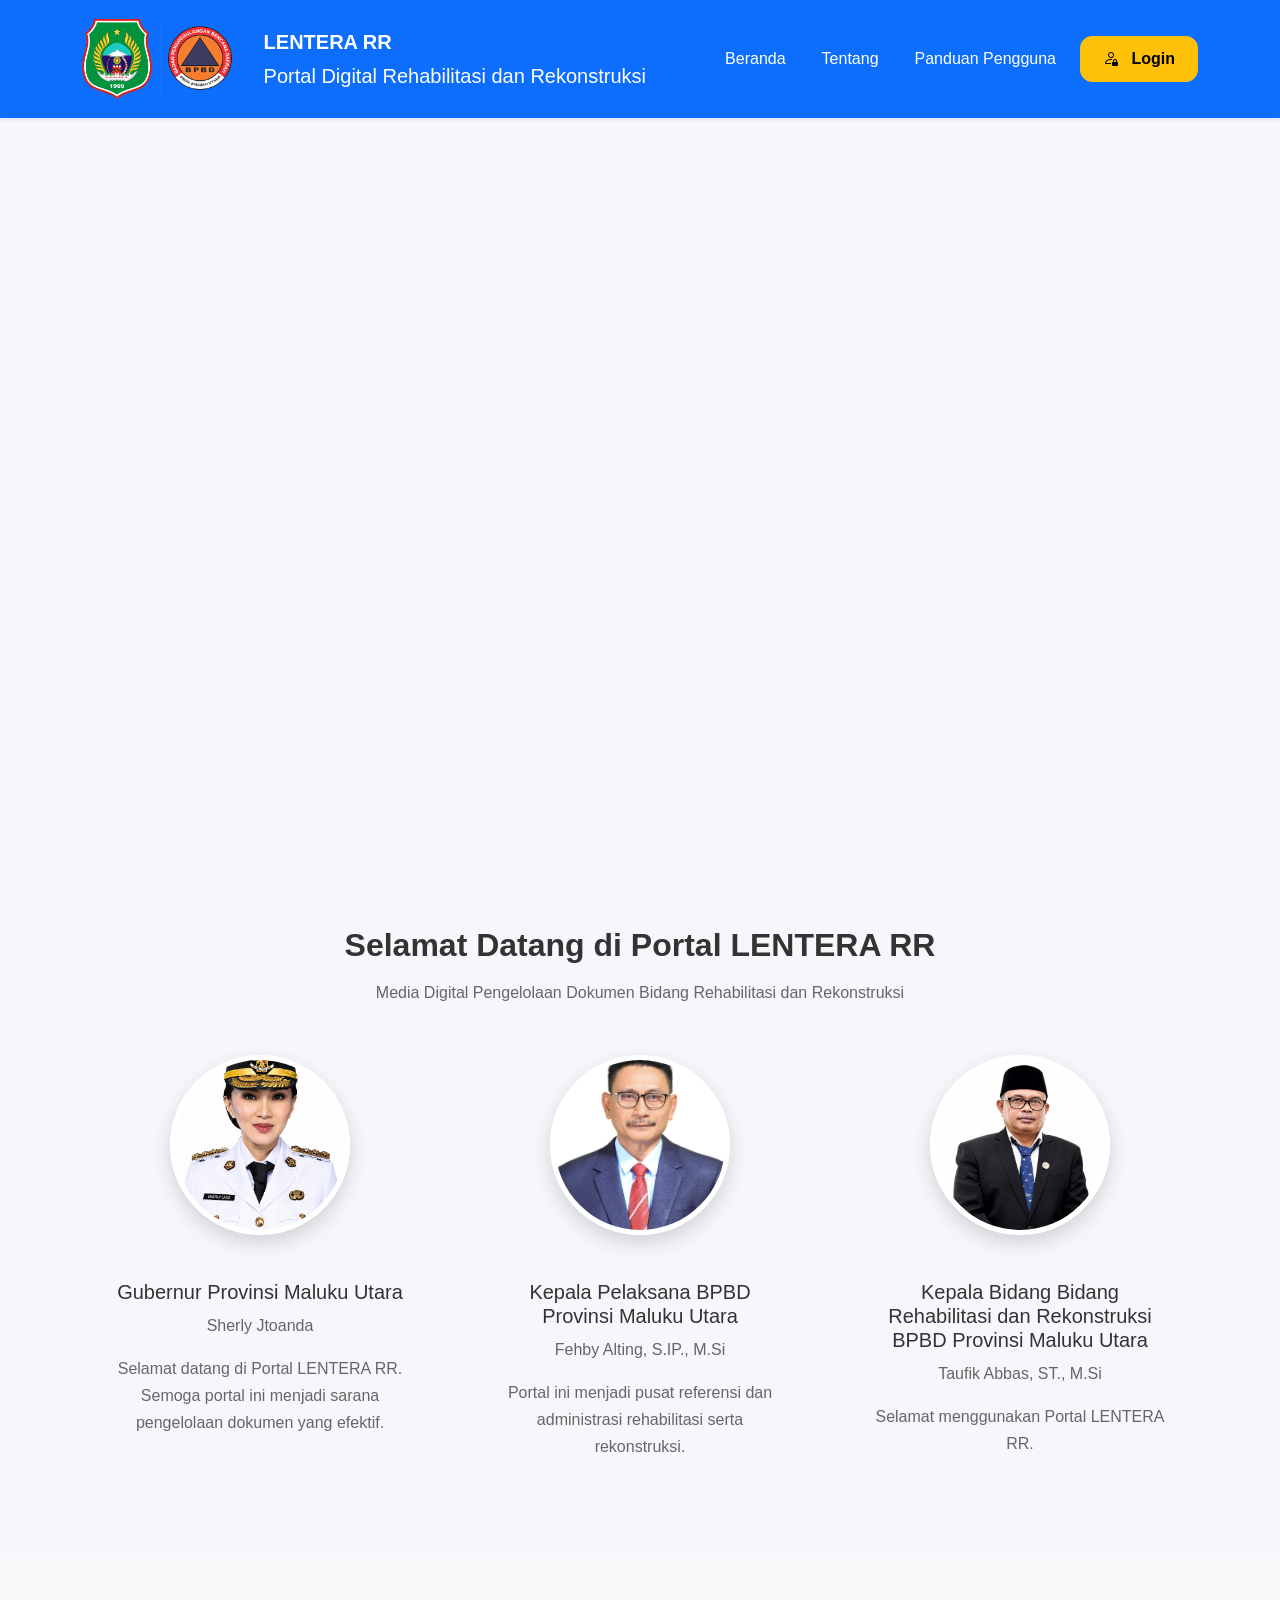
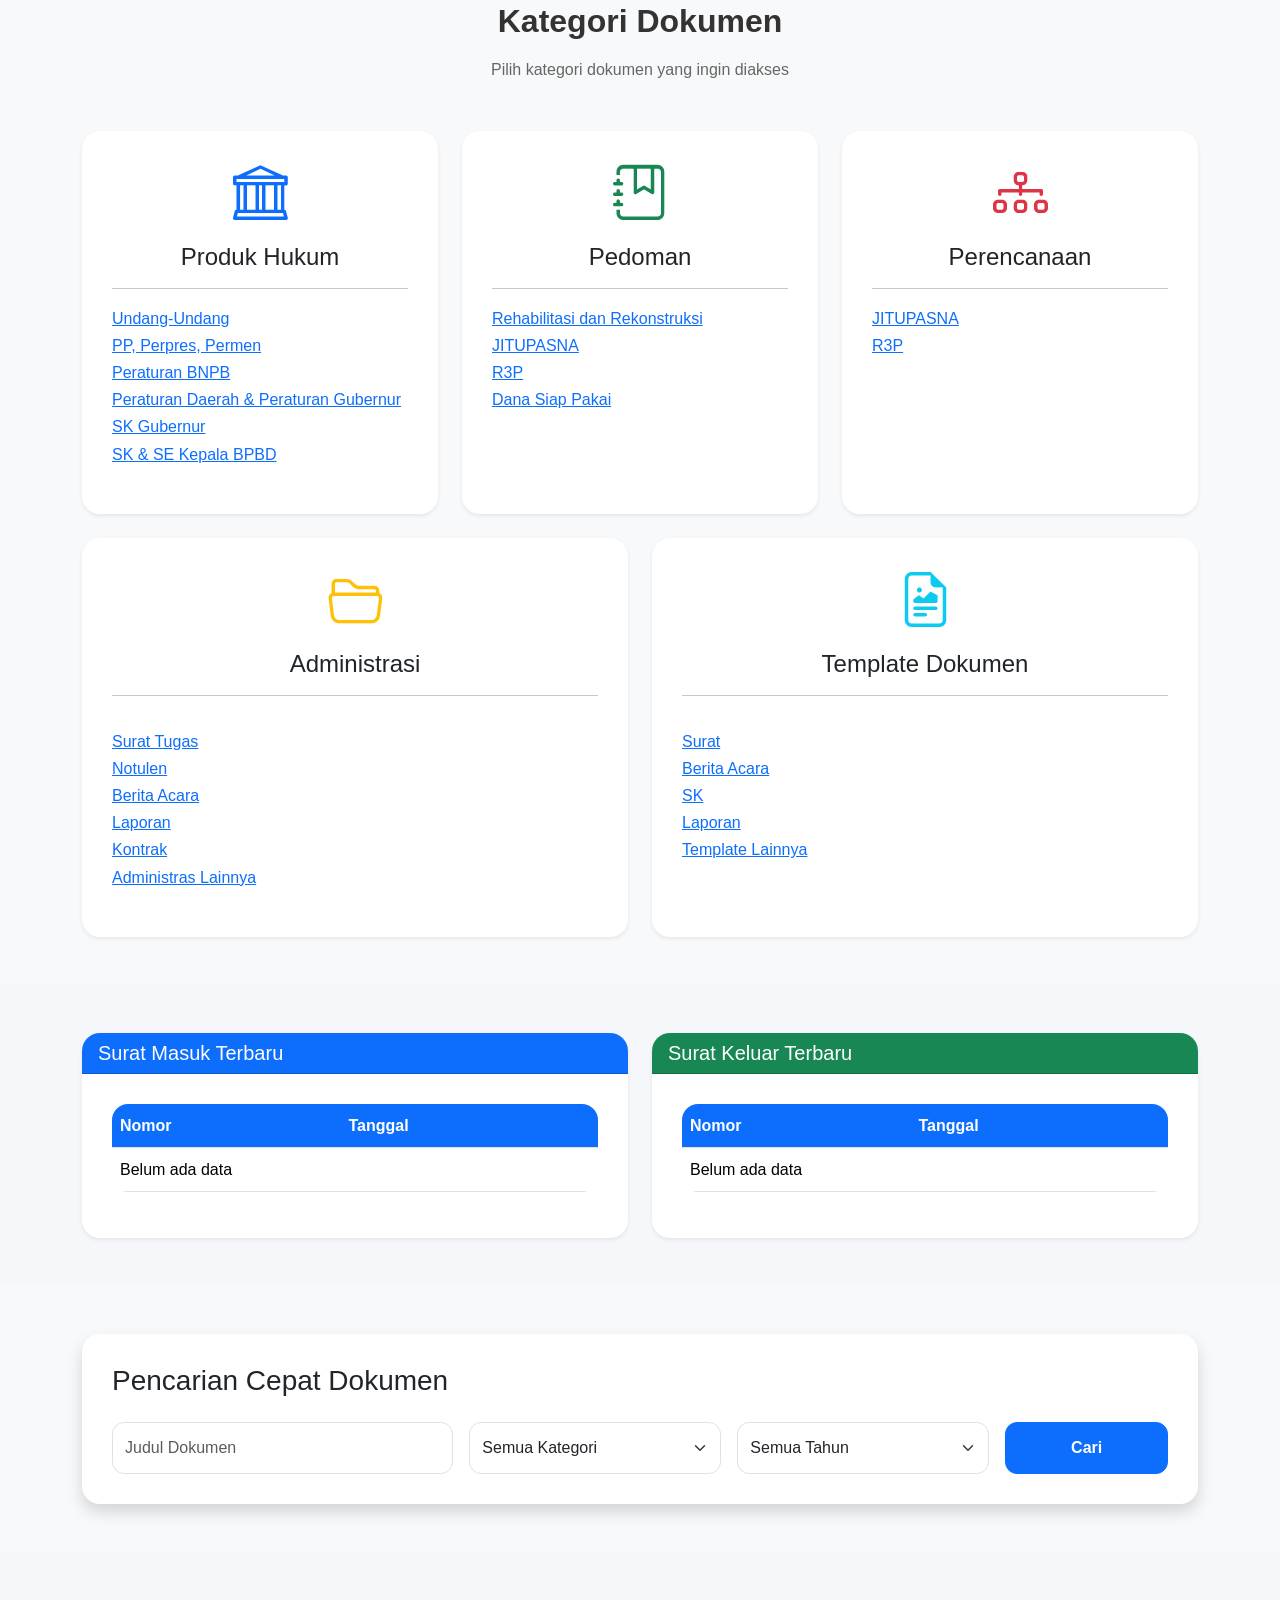
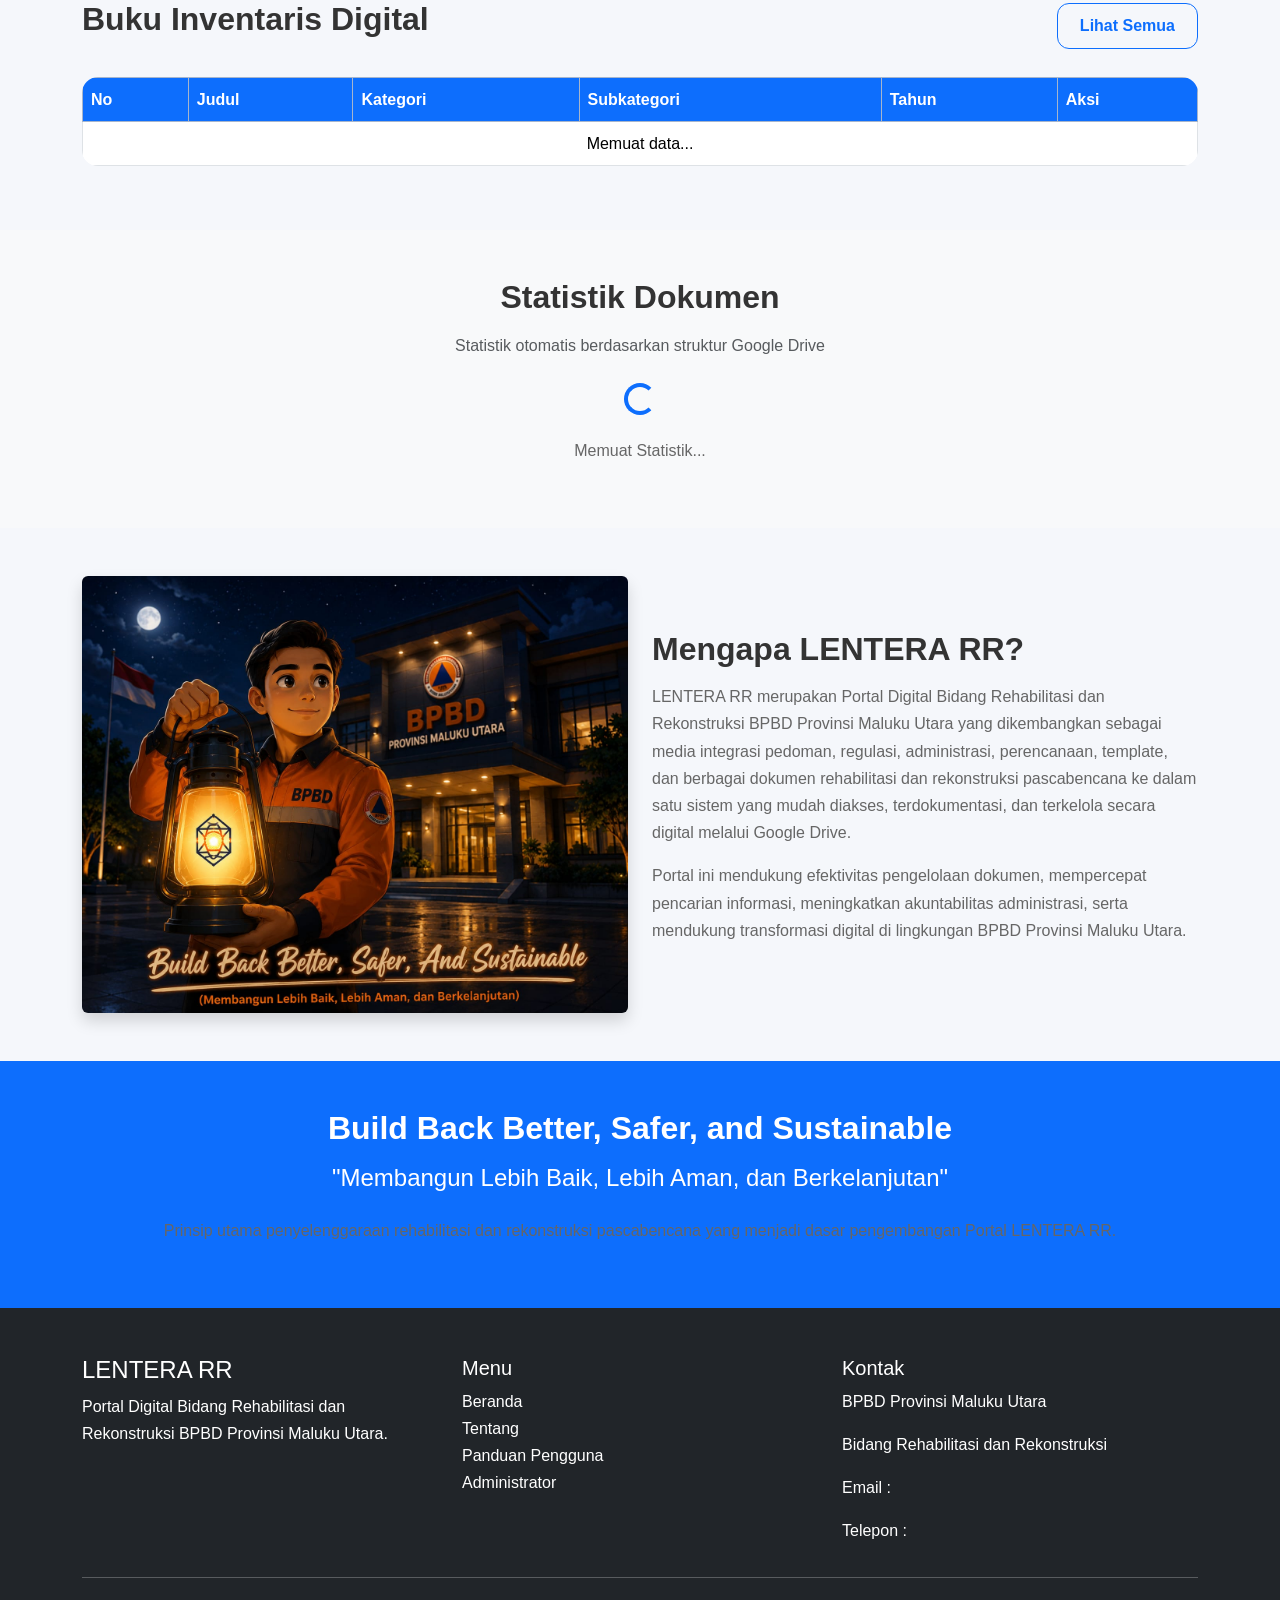
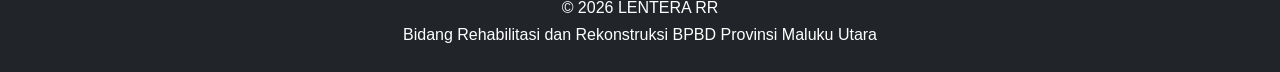
==== index.html @ 701c19cb "Initial commit via Netlify [skip ci]" ====
<!DOCTYPE html>
<html lang="id">

<head>

<link rel="icon" type="image/png" sizes="32x32" href="assets/images/favicon.png">

<meta charset="UTF-8">

<meta name="viewport" content="width=device-width, initial-scale=1.0">

<title>LENTERA RR | Portal Digital Rehabilitasi dan Rekonstruksi</title>

<meta name="description" content="Portal LENTERA RR BPBD Provinsi Maluku Utara">

<link href="https://cdn.jsdelivr.net/npm/bootstrap@5.3.3/dist/css/bootstrap.min.css" rel="stylesheet">

<link href="https://cdn.jsdelivr.net/npm/bootstrap-icons@1.11.3/font/bootstrap-icons.css" rel="stylesheet">

<link rel="stylesheet" href="assets/css/style.css">

</head>

<body>

<!-- =========================
NAVBAR
========================= -->

<nav class="navbar navbar-expand-lg navbar-dark bg-primary shadow-sm sticky-top">

<div class="container">

<a class="navbar-brand d-flex align-items-center" href="index.html">

<div class="d-flex align-items-center me-3">

<img
src="assets/images/logo-bpbd2.png"
alt="Logo BPBD"
height="50"
class="me-2">

<img
src="assets/images/logo-bpbd.png"
alt="Logo BPBD"
height="50"
class="me-2">

</div>

<div>

<strong>LENTERA RR</strong><br>

<span>Portal Digital Rehabilitasi dan Rekonstruksi</span>

</div>

</a>

<button
class="navbar-toggler"
type="button"
data-bs-toggle="collapse"
data-bs-target="#navbarLentera">

<span class="navbar-toggler-icon"></span>

</button>

<div
class="collapse navbar-collapse"
id="navbarLentera">

<ul class="navbar-nav ms-auto align-items-center">

<li class="nav-item">

<a class="nav-link active" href="index.html">

Beranda

</a>

</li>

<li class="nav-item">

<a class="nav-link" href="tentang.html">

Tentang

</a>

</li>

<li class="nav-item">

<a class="nav-link" href="panduan.html">

Panduan Pengguna

</a>

</li>

<li class="nav-item ms-lg-3">

<a
href="login.html"
class="btn btn-warning">

<i class="bi bi-person-lock me-2"></i>

Login

</a>

</li>

</ul>

</div>

</div>

</nav>

<!-- =========================
HERO
========================= -->

<header>

<section class="hero-section">

<div id="heroCarousel"
class="carousel slide carousel-fade"
data-bs-ride="carousel"
data-bs-interval="5000">

<!-- Indicator -->

<div class="carousel-indicators">

<button type="button"
data-bs-target="#heroCarousel"
data-bs-slide-to="0"
class="active"></button>

<button type="button"
data-bs-target="#heroCarousel"
data-bs-slide-to="1"></button>

<button type="button"
data-bs-target="#heroCarousel"
data-bs-slide-to="2"></button>

</div>

<!-- Slide 1 -->

<div class="carousel-inner">

<div class="carousel-item active">

<img src="assets/images/banner1.jpg"
class="d-block w-100 hero-image"
alt="Banner 1">

<div
class="carousel-caption d-flex flex-column justify-content-center align-items-center h-100">

<div class="container hero-content">

<h1 class="hero-title">
LENTERA RR
</h1>

<p class="hero-subtitle">
Layanan Terintegrasi Referensi dan Administrasi
Bidang Rehabilitasi dan Rekonstruksi
BPBD Provinsi Maluku Utara
</p>

</div>

<div class="mt-4">

<a
href="#inventaris"

class="btn btn-warning btn-lg me-3">

Jelajahi Dokumen

</a>

</div>

</div>

</div>

<!-- Slide 2 -->

<div class="carousel-item">

<img src="assets/images/banner2.jpg"
class="d-block w-100 hero-image"
alt="Banner 2">

<div class="carousel-caption">

<h1>
    
LENTERA RR

</h1>

<p>
Optimalisasi Pengelolaan Dokumen
Rehabilitasi dan Rekonstruksi Pascabencana
</p>

<div class="mt-4">

<a
href="#inventaris"

class="btn btn-warning btn-lg me-3">

Jelajahi Dokumen

</a>

</div>

</div>

</div>

<!-- Slide 3 -->

<div class="carousel-item">

<img src="assets/images/banner3.jpg"
class="d-block w-100 hero-image"
alt="Banner 3">

<div class="carousel-caption">

<h1>LENTERA RR</h1>

<p>
Build Back Better,
Safer and Sustainable
</p>

<div class="mt-4">

<a
href="#inventaris"

class="btn btn-warning btn-lg me-3">

Jelajahi Dokumen

</a>

</div>

</div>

</div>

</div>

<button class="carousel-control-prev"
type="button"
data-bs-target="#heroCarousel"
data-bs-slide="prev">

<span class="carousel-control-prev-icon">

</span>

</button>

<button class="carousel-control-next"
type="button"
data-bs-target="#heroCarousel"
data-bs-slide="next">

<span class="carousel-control-next-icon">
    
</span>

</button>

</div>

</section>

<!-- =========================
SAMBUTAN
========================= -->

<section class="py-5">

<div class="container">

<div class="text-center mb-5">

<h2>

Selamat Datang di Portal LENTERA RR

</h2>

<p>

Media Digital Pengelolaan Dokumen Bidang Rehabilitasi dan Rekonstruksi

</p>

</div>

<div class="row g-4">

<div class="col-lg-4">

<div class="sambutan-card">

<img src="assets/images/gubernur.jpg">

<div class="card-body">

<h5>

Gubernur Provinsi Maluku Utara

</h5>

<p>

Sherly Jtoanda

</p>

<p>

Selamat datang di Portal LENTERA RR.

Semoga portal ini menjadi sarana pengelolaan dokumen yang efektif.

</p>

</div>

</div>

</div>

<div class="col-lg-4">

<div class="sambutan-card">

<img src="assets/images/kalaksa.jpg">

<div class="card-body">

<h5>

Kepala Pelaksana
BPBD Provinsi Maluku Utara

</h5>

<p>

Fehby Alting, S.IP., M.Si

</p>

<p>

Portal ini menjadi pusat referensi dan administrasi rehabilitasi serta rekonstruksi.

</p>

</div>

</div>

</div>

<div class="col-lg-4">

<div class="sambutan-card">

<img src="assets/images/kabid.jpg">

<div class="card-body">

<h5>

Kepala Bidang Bidang Rehabilitasi dan Rekonstruksi
BPBD Provinsi Maluku Utara

</h5>

<p>

Taufik Abbas, ST., M.Si

</p>

<p>

Selamat menggunakan Portal LENTERA RR.

</p>

</div>

</div>

</div>

</div>

</div>

</section>

<!-- =========================
MENU DOKUMEN
========================= -->

<section class="py-5 bg-light">

<div class="container">

<div class="text-center mb-5">

<h2>

Kategori Dokumen

</h2>

<p>

Pilih kategori dokumen yang ingin diakses

</p>

</div>

<div class="row g-4">

<!-- ======================================================
CARD 1
====================================================== -->

<div class="col-lg-4">

<div class="card h-100 shadow-sm menu-card">

<div class="card-body">

<div class="text-center mb-3">

<i class="bi bi-bank display-4 text-primary"></i>

</div>

<h4 class="text-center">

Produk Hukum

</h4>

<hr>

<ul class="list-unstyled mt-3">

<li><a href="https://drive.google.com/drive/folders/1yMHLZFf6Ub6uoJWqWpYDgQ87e85JtbQ0?usp=sharing" target="_blank">Undang-Undang</a></li>

<li><a href="https://drive.google.com/drive/folders/1dMAQ-YnKm5Z6iem7UvFTZSw-e6YSBNjM?usp=sharing" target="_blank">PP, Perpres, Permen</a></li>

<li><a href="https://drive.google.com/drive/folders/1gs2b_tMJJIaL1pCgdpICvhwNsYAMi-vK?usp=drive_link" target="_blank">Peraturan BNPB</a></li>

<li><a href="https://drive.google.com/drive/folders/18IG0DNUdhLbGDCzlw2JafJh4IPNSA3bL?usp=drive_link" target="_blank">Peraturan Daerah & Peraturan Gubernur</a></li>

<li><a href="https://drive.google.com/drive/folders/1mqBWPhNxCwPdJYcuLQH6ylo031dra4Lu?usp=sharing" target="_blank">SK Gubernur</a></li>

<li><a href="https://drive.google.com/drive/folders/1A_E1IcQubPTCcc4OOSE_mn2rWuazYsL2?usp=drive_link" target="_blank">SK & SE Kepala BPBD</a></li>

</ul>

</div>

</div>

</div>

<!-- ======================================================
CARD 2
====================================================== -->

<div class="col-lg-4">

<div class="card h-100 shadow-sm menu-card">

<div class="card-body">

<div class="text-center mb-3">

<i class="bi bi-journal-bookmark display-4 text-success"></i>

</div>

<h4 class="text-center">

Pedoman

</h4>

<hr>

<ul class="list-unstyled mt-3">

<li><a href="LINK_PEDOMAN_RR" target="_blank">Rehabilitasi dan Rekonstruksi</a></li>

<li><a href="LINK_PEDOMAN_JITUPASNA" target="_blank">JITUPASNA</a></li>

<li><a href="LINK_PEDOMAN_R3P" target="_blank">R3P</a></li>

<li><a href="LINK_PEDOMAN_DSP" target="_blank">Dana Siap Pakai</a></li>

</ul>

</div>

</div>

</div>

<!-- ======================================================
CARD 3
====================================================== -->

<div class="col-lg-4">

<div class="card h-100 shadow-sm menu-card">

<div class="card-body">

<div class="text-center mb-3">

<i class="bi bi-diagram-3 display-4 text-danger"></i>

</div>

<h4 class="text-center">

Perencanaan

</h4>

<hr>

<ul class="list-unstyled mt-3">

<li><a href="https://drive.google.com/drive/folders/12plz1k49XTOldyCo92gG1kzHvOkyD3l1?usp=sharing" target="_blank">JITUPASNA</a></li>

<li><a href="https://drive.google.com/drive/folders/1g5qJGYdqQYzmyGZIECQxc87WbeftRwo_?usp=drive_link" target="_blank">R3P</a></li>

</ul>

</div>

</div>

</div>

<!-- ======================================================
CARD 4
====================================================== -->

<div class="col-lg-6">

<div class="card h-100 shadow-sm menu-card">

<div class="card-body">

<div class="text-center mb-3">

<i class="bi bi-folder2-open display-4 text-warning"></i>

</div>

<h4 class="text-center">

Administrasi

</h4>

<hr>

<div class="row">

<div class="col-6">

<ul class="list-unstyled mt-3">

<li><a href="https://drive.google.com/drive/folders/1wQCkM2l7mAWedlV9xtLwbL6G0bSDQJa-?usp=drive_link" target="_blank">Surat Tugas</a></li>

<li><a href="https://drive.google.com/drive/folders/1AWdFZ6MfVZTfMxH8sNXOAHOfitW4BB3E?usp=drive_link" target="_blank">Notulen</a></li>

<li><a href="https://drive.google.com/drive/folders/1sVojHv0V9wyPiOrjcsF3bpJdguPw_ysi?usp=drive_link" target="_blank">Berita Acara</a></li>

<li><a href="https://drive.google.com/drive/folders/10yQlLmaqsafK6FMGx3GHbSEliUTHMnI4?usp=drive_link" target="_blank">Laporan</a></li>

<li><a href="https://drive.google.com/drive/folders/1nhoAWGnxFhBKhCOLFjBDZ0MQkZ_-mC9z?usp=drive_link" target="_blank">Kontrak</a></li>

<li><a href="https://drive.google.com/drive/folders/1I1I5MVSp8NIsKlUQMnQn7qWvJeiQ93JG?usp=drive_link" target="_blank">Administras Lainnya</a></li>

</ul>

</div>

</div>

</div>

</div>

</div>

<!-- ======================================================
CARD 5
====================================================== -->

<div class="col-lg-6">

<div class="card h-100 shadow-sm menu-card">

<div class="card-body">

<div class="text-center mb-3">

<i class="bi bi-file-earmark-richtext display-4 text-info"></i>

</div>

<h4 class="text-center">

Template Dokumen

</h4>

<hr>

<div class="row">

<div class="col-6">

<ul class="list-unstyled mt-3">

<li><a href="https://drive.google.com/drive/folders/1Lb-rFIUPaueUZh2plgAvwcT-5AY7BxuY?usp=drive_link" target="_blank">Surat</a></li>

<li><a href="https://drive.google.com/drive/folders/1T-iGWAohwjMAN3q2LgC9b2pXXYPVnZM8?usp=drive_link" target="_blank">Berita Acara</a></li>

<li><a href="https://drive.google.com/drive/folders/1dMZ0ppu1k22P7rVK9aBMVJ5rpzX-HURY?usp=drive_link" target="_blank">SK</a></li>

<li><a href="https://drive.google.com/drive/folders/1mXmacl6_ojRNz-q-Fycf_hPVOC1XkWIu?usp=drive_link" target="_blank">Laporan</a></li>

<li><a href="https://drive.google.com/drive/folders/1Lyu_vISOOb6k2wyynd0yXI1YPfFb69G6?usp=drive_link" target="_blank">Template Lainnya</a></li>

</ul>

</div>

</div>

</div>

</div>

</div>

</div>

</div>

</section>

<!-- ======================================================
SURAT TERBARU
====================================================== -->

<section class="py-5">

<div class="container">

<div class="row">

<div class="col-lg-6">

<div class="card shadow-sm">

<div class="card-header bg-primary text-white">

<h5 class="mb-0">

Surat Masuk Terbaru

</h5>

</div>

<div class="card-body">

<table class="table table-hover">

<thead>

<tr>

<th>Nomor</th>

<th>Tanggal</th>

</tr>

</thead>

<tbody id="suratMasukDashboard">

<tr>

<td colspan="2">

Belum ada data

</td>

</tr>

</tbody>

</table>

</div>

</div>

</div>

<div class="col-lg-6">

<div class="card shadow-sm">

<div class="card-header bg-success text-white">

<h5 class="mb-0">

Surat Keluar Terbaru

</h5>

</div>

<div class="card-body">

<table class="table table-hover">

<thead>

<tr>

<th>Nomor</th>

<th>Tanggal</th>

</tr>

</thead>

<tbody id="suratKeluarDashboard">

<tr>

<td colspan="2">

Belum ada data

</td>

</tr>

</tbody>

</table>

</div>

</div>

</div>

</div>

</div>

</section>

<!-- ======================================================
PENCARIAN CEPAT
====================================================== -->

<section class="py-5 bg-light">

<div class="container">

<div class="card shadow">

<div class="card-body">

<h3 class="mb-4">

Pencarian Cepat Dokumen

</h3>

<div class="row g-3">

<div class="col-lg-4">

<input
type="text"
id="quickKeyword"
class="form-control"
placeholder="Judul Dokumen">

</div>

<div class="col-lg-3">

<select
id="quickKategori"
class="form-select">

<option value="">

Semua Kategori

</option>

</select>

</div>

<div class="col-lg-3">

<select
id="quickTahun"
class="form-select">

<option value="">

Semua Tahun

</option>

</select>

</div>

<div class="col-lg-2 d-grid">

<button
class="btn btn-primary"
onclick="quickSearch()">

Cari

</button>

</div>

</div>

</div>

</div>

</div>

</section>

<!-- ======================================================
BUKU INVENTARIS DIGITAL
====================================================== -->

<section
id="inventaris"
class="py-5">

<div class="container">

<div class="d-flex justify-content-between align-items-center mb-4">

<h2>

Buku Inventaris Digital

</h2>

<a
href="inventaris.html"
class="btn btn-outline-primary">

Lihat Semua

</a>

</div>

<div class="table-responsive">

<table class="table table-bordered table-hover">

<thead class="table-primary">

<tr>

<th>No</th>

<th>Judul</th>

<th>Kategori</th>

<th>Subkategori</th>

<th>Tahun</th>

<th>Aksi</th>

</tr>

</thead>

<tbody id="inventarisDashboard">

<tr>

<td colspan="6" class="text-center">

Memuat data...

</td>

</tr>

</tbody>

</table>

</div>

</div>

</section>

<!-- STATISTIK DOKUMEN -->

<section class="py-5 bg-light">

<div class="container">

<div class="text-center mb-4">

<h2>Statistik Dokumen</h2>

<p class="text-muted">

Statistik otomatis berdasarkan struktur Google Drive

</p>

</div>

<div
class="row g-4"
id="statistikContainer">

<div class="col-12 text-center">

<div class="spinner-border text-primary"></div>

<p class="mt-3">

Memuat Statistik...

</p>

</div>

</div>

</div>

</section>

<!-- ======================================================
TENTANG LENTERA RR
====================================================== -->

<section class="py-5">

<div class="container">

<div class="row align-items-center">

<div class="col-lg-6">

<img
src="assets/images/lentera.png"
class="img-fluid rounded shadow">

</div>

<div class="col-lg-6">

<h2>

Mengapa LENTERA RR?

</h2>

<p>

LENTERA RR merupakan Portal Digital Bidang Rehabilitasi dan Rekonstruksi BPBD Provinsi Maluku Utara yang dikembangkan sebagai media integrasi pedoman, regulasi, administrasi, perencanaan, template, dan berbagai dokumen rehabilitasi dan rekonstruksi pascabencana ke dalam satu sistem yang mudah diakses, terdokumentasi, dan terkelola secara digital melalui Google Drive.

</p>

<p>

Portal ini mendukung efektivitas pengelolaan dokumen, mempercepat pencarian informasi, meningkatkan akuntabilitas administrasi, serta mendukung transformasi digital di lingkungan BPBD Provinsi Maluku Utara.

</p>

</div>

</div>

</div>

</section>

<!-- ======================================================
PRINSIP RR
====================================================== -->

<section class="py-5 bg-primary text-white">

<div class="container text-center">

<h2 class="fw-bold">

Build Back Better, Safer, and Sustainable

</h2>

<h4 class="mt-3">

"Membangun Lebih Baik, Lebih Aman, dan Berkelanjutan"

</h4>

<p class="mt-4">

Prinsip utama penyelenggaraan rehabilitasi dan rekonstruksi pascabencana yang menjadi dasar pengembangan Portal LENTERA RR.

</p>

</div>

</section>

<!-- ======================================================
MODAL PREVIEW
====================================================== -->

<div
class="modal fade"
id="previewModal"
tabindex="-1">

<div class="modal-dialog modal-xl">

<div class="modal-content">

<div class="modal-header">

<h5>

Preview Dokumen

</h5>

<button
class="btn-close"
data-bs-dismiss="modal">

</button>

</div>

<div class="modal-body">

<iframe

id="previewFrame"

style="width:100%;height:80vh;border:none;">

</iframe>

</div>

</div>

</div>

</div>

<!-- ======================================================
MODAL DETAIL
====================================================== -->

<div
class="modal fade"
id="detailModal"
tabindex="-1">

<div class="modal-dialog modal-lg">

<div class="modal-content">

<div class="modal-header">

<h5>

Detail Dokumen

</h5>

<button
class="btn-close"
data-bs-dismiss="modal">

</button>

</div>

<div
class="modal-body"
id="detailDokumenBody">

</div>

</div>

</div>

</div>

<script src="https://cdn.jsdelivr.net/npm/bootstrap@5.3.3/dist/js/bootstrap.bundle.min.js"></script>

<script src="assets/js/api.js"></script>

<script src="assets/js/main.js"></script>

<script src="assets/js/dashboard.js"></script>

<script src="assets/js/search.js"></script>

<script src="assets/js/inventaris.js"></script>

<script>

document.addEventListener("DOMContentLoaded", async ()=>{

try{

const inventaris = await getInventaris();

const container =
document.getElementById("statistikContainer");

if(!container) return;

container.innerHTML="";

const statistik={};

inventaris.forEach(item=>{

const jenis=(item.jenis||"Lainnya").trim();

statistik[jenis]=(statistik[jenis]||0)+1;

});

const ikon={

"Produk Hukum":"bi-bank2",

"Pedoman":"bi-journal-text",

"Perencanaan":"bi-diagram-3",

"Administrasi":"bi-folder2-open",

"Template":"bi-file-earmark-text",

"Media":"bi-images",

"Referensi Atau Bahan Bacaan":"bi-book"

};

Object.keys(statistik)
.sort()
.forEach(jenis=>{

const icon=ikon[jenis]||"bi-folder-fill";

container.innerHTML+=`

<div class="col-lg-3 col-md-4 col-sm-6">

<div class="card shadow-sm border-0 h-100">

<div class="card-body text-center">

<i class="bi ${icon} text-primary fs-1"></i>

<h5 class="mt-3">

${jenis}

</h5>

<h2 class="fw-bold text-primary">

${statistik[jenis]}

</h2>

<small class="text-muted">

Dokumen

</small>

</div>

</div>

</div>

`;

});

}catch(err){

console.error(err);

}

});

</script>

<!-- ======================================================
FOOTER
====================================================== -->

<footer class="bg-dark text-white pt-5 pb-4">

<div class="container">

<div class="row">

<div class="col-lg-4">

<h4>

LENTERA RR

</h4>

<p>

Portal Digital Bidang Rehabilitasi dan Rekonstruksi

BPBD Provinsi Maluku Utara.

</p>

</div>

<div class="col-lg-4">

<h5>

Menu

</h5>

<ul class="list-unstyled">

<li>

<a href="index.html" class="text-white text-decoration-none">

Beranda

</a>

</li>

<li>

<a href="tentang.html" class="text-white text-decoration-none">

Tentang

</a>

</li>

<li>

<a href="panduan.html" class="text-white text-decoration-none">

Panduan Pengguna

</a>

</li>

<li>

<a href="login.html" class="text-white text-decoration-none">

Administrator

</a>

</li>

</ul>

</div>

<div class="col-lg-4">

<h5>

Kontak

</h5>

<p>

BPBD Provinsi Maluku Utara

</p>

<p>

Bidang Rehabilitasi dan Rekonstruksi

</p>

<p>

Email :

</p>

<p>

Telepon :

</p>

</div>

</div>

<hr>

<div class="text-center">

© 2026 LENTERA RR

<br>

Bidang Rehabilitasi dan Rekonstruksi

BPBD Provinsi Maluku Utara

</div>

</div>

</footer>

</body>

</html>
---- assets/css/style.css ----
/*==================================================
LENTERA RR
STYLE V2.0
==================================================*/

:root{

--primary:#0d6efd;
--secondary:#198754;
--warning:#ffc107;
--dark:#212529;
--light:#f8f9fa;
--white:#ffffff;

--radius:18px;

--shadow:
0 10px 30px rgba(0,0,0,.08);

}

/*==================================================*/

*{

margin:0;
padding:0;
box-sizing:border-box;

}

body{

font-family:
"Segoe UI",sans-serif;

background:#f5f7fb;

color:#333;

line-height:1.7;

overflow-x:hidden;

}

/*==================================================
NAVBAR
==================================================*/

.navbar{

padding:14px 0;

background:#0d6efd !important;

box-shadow:var(--shadow);

}

.navbar-brand img{

height:80px;

width:auto;

object-fit:contain;

}

.nav-link{

color:#fff!important;

font-weight:500;

margin-left:20px;

transition:.3s;

}

.nav-link:hover{

opacity:.8;

}

/*==================================================
HERO
==================================================*/

.hero-image{
    height:600px;
    width:100%;
    object-fit:cover;
}

.carousel-item{
    position:relative;
}

.carousel-item::before{
    content:"";
    position:absolute;
    inset:0;
    background:rgba(0,0,0,.45);
    z-index:1;
}

.carousel-caption{
    z-index:2;
    bottom:50%;
    transform:translateY(50%);
}

.carousel-caption h1{
    color:#fff;
    font-size:56px;
    font-weight:700;
    text-shadow:0 3px 10px rgba(0,0,0,.55);
}

.carousel-caption p{
    color:#fff;
    font-size:22px;
    text-shadow:0 2px 8px rgba(0,0,0,.45);
}

.carousel{
    margin-bottom:0 !important;
}

.carousel-inner{
    margin-bottom:0 !important;
}

/*==================================================
SECTION
==================================================*/

section{

padding:80px 0;

}

section h2{

font-weight:700;

margin-bottom:15px;

}

section p{

color:#666;

}

.kategori-card ul{
    padding-left:0;
    margin-bottom:0;
}

.kategori-card li{
    list-style:none;
    border-bottom:1px solid #ececec;
    padding:10px 0;
}

.kategori-card li:last-child{
    border-bottom:none;
}

.kategori-card li a{
    color:#0d6efd;
    text-decoration:none;
    font-weight:500;
    display:block;
    transition:.25s;
}

.kategori-card li a:hover{
    color:#084298;
    padding-left:8px;
}

/*==================================================
SAMBUTAN
==================================================*/

#sambutan{
    padding-top:30px !important;
    margin-top:0 !important;
}

/*==================================================
CARD
==================================================*/

.card{

border:none;

border-radius:18px;

box-shadow:var(--shadow);

transition:.35s;

overflow:hidden;

}

.card:hover{

transform:translateY(-6px);

}

.card-body{

padding:30px;

}

.menu-card i{

font-size:55px;

}

/*==================================================
BUTTON
==================================================*/

.btn{

border-radius:12px;

padding:10px 22px;

font-weight:600;

}

/*==================================================
TABLE
==================================================*/

.table{

background:#fff;

border-radius:16px;

overflow:hidden;

}

.table th{

background:#0d6efd;

color:#fff;

font-weight:600;

}

.table td{

vertical-align:middle;

}

/*==================================================
SEARCH
==================================================*/

.form-control,

.form-select{

height:52px;

border-radius:12px;

}

.form-control:focus,

.form-select:focus{

box-shadow:none;

border-color:#0d6efd;

}

/*==================================================
STATISTIC
==================================================*/

.stat-card{

text-align:center;

padding:30px;

}

.stat-card h2{

font-size:42px;

font-weight:700;

color:#0d6efd;

}

/*==================================================
FOOTER
==================================================*/

footer{

background:#1b2430;

color:#fff;

}

footer a{

color:#fff;

text-decoration:none;

}

footer a:hover{

color:#ffc107;

}

/*==================================================
MODAL
==================================================*/

.modal-content{

border-radius:18px;

border:none;

}

.modal-header{

background:#0d6efd;

color:#fff;

}

.modal-header .btn-close{

filter:invert(1);

}

/*==================================================
BADGE
==================================================*/

.badge{

padding:8px 14px;

border-radius:30px;

}

/*==================================================
SCROLLBAR
==================================================*/

::-webkit-scrollbar{

width:8px;

}

::-webkit-scrollbar-thumb{

background:#0d6efd;

border-radius:20px;

}

/*==================================================
RESPONSIVE
==================================================*/

@media(max-width:992px){

.hero-image{

height:520px;

}

.carousel-caption{

bottom:14%;

}

.carousel-caption h1{

font-size:38px;

}

.carousel-caption p{

font-size:18px;

}

}

@media(max-width:768px){

.hero-image{

height:420px;

}

.carousel-caption h1{

font-size:30px;

}

.carousel-caption p{

font-size:16px;

}

.navbar-brand h4{

font-size:18px;

}

section{

padding:55px 0;

}

.card-body{

padding:22px;

}

}

.sambutan-card{
    text-align:center;
}

.sambutan-card img{
    width:180px;
    height:180px;
    object-fit:cover;
    border-radius:50%;
    border:5px solid #fff;
    box-shadow:0 8px 20px rgba(0,0,0,.15);
    margin-bottom:15px;
}

/*==================================================
SARAN DAN MASUKAN
==================================================*/

.card.shadow-lg{

    border-radius:20px;

}

.card.shadow-lg .btn{

    border-radius:12px;

    font-weight:600;

    padding:12px 32px;

}

.card.shadow-lg p{

    line-height:1.8;

}
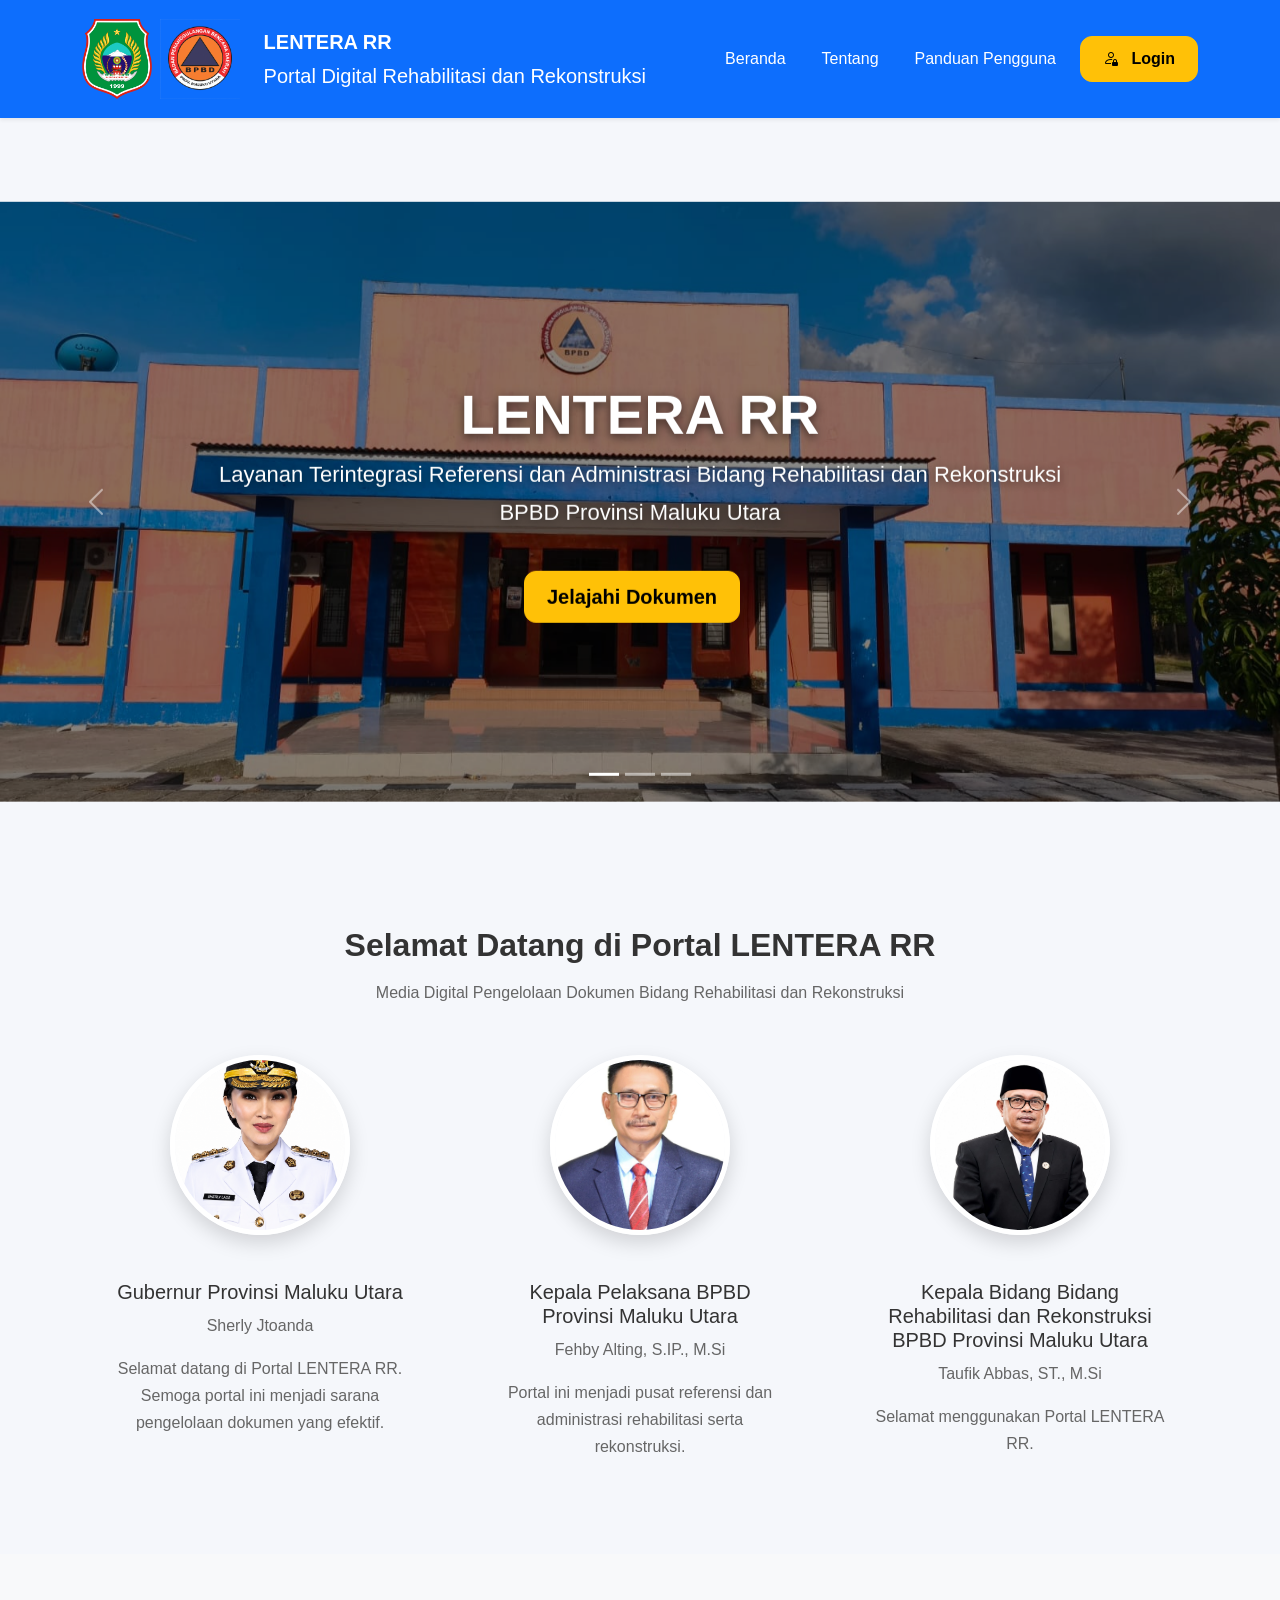
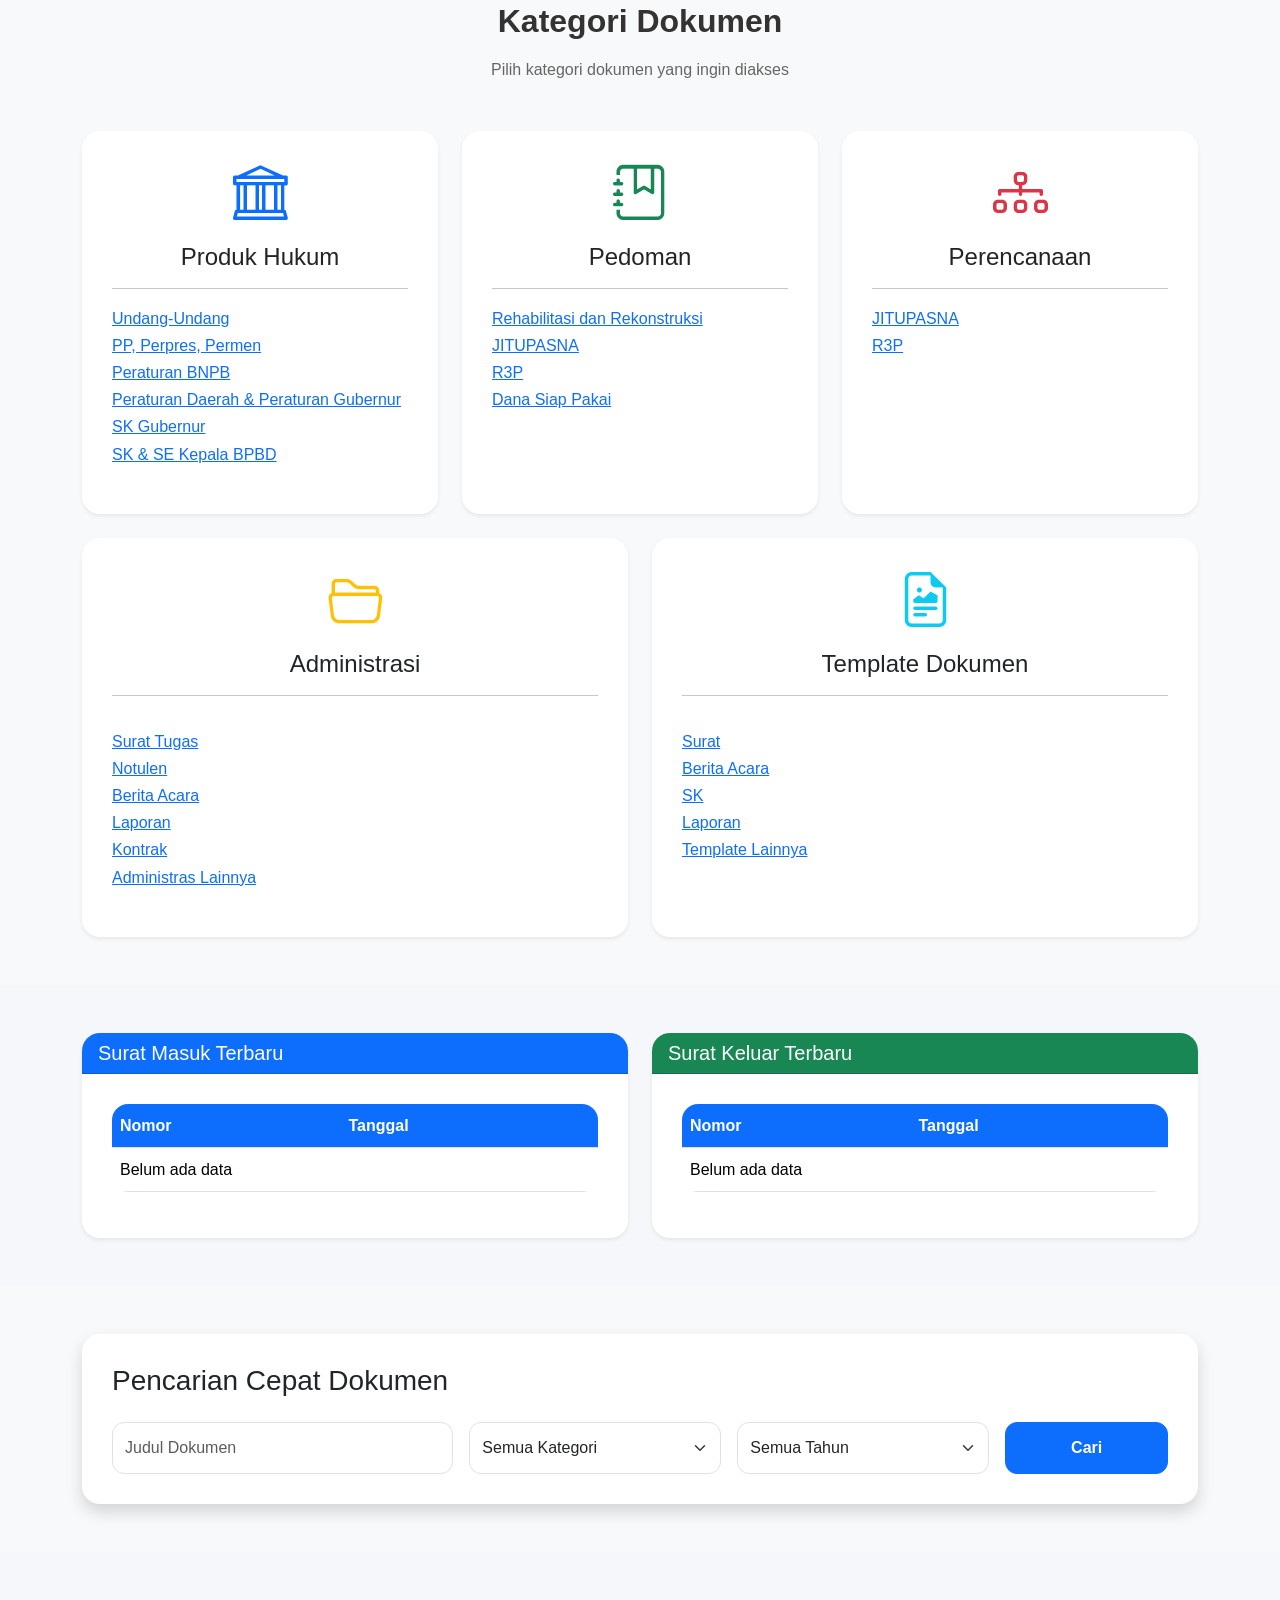
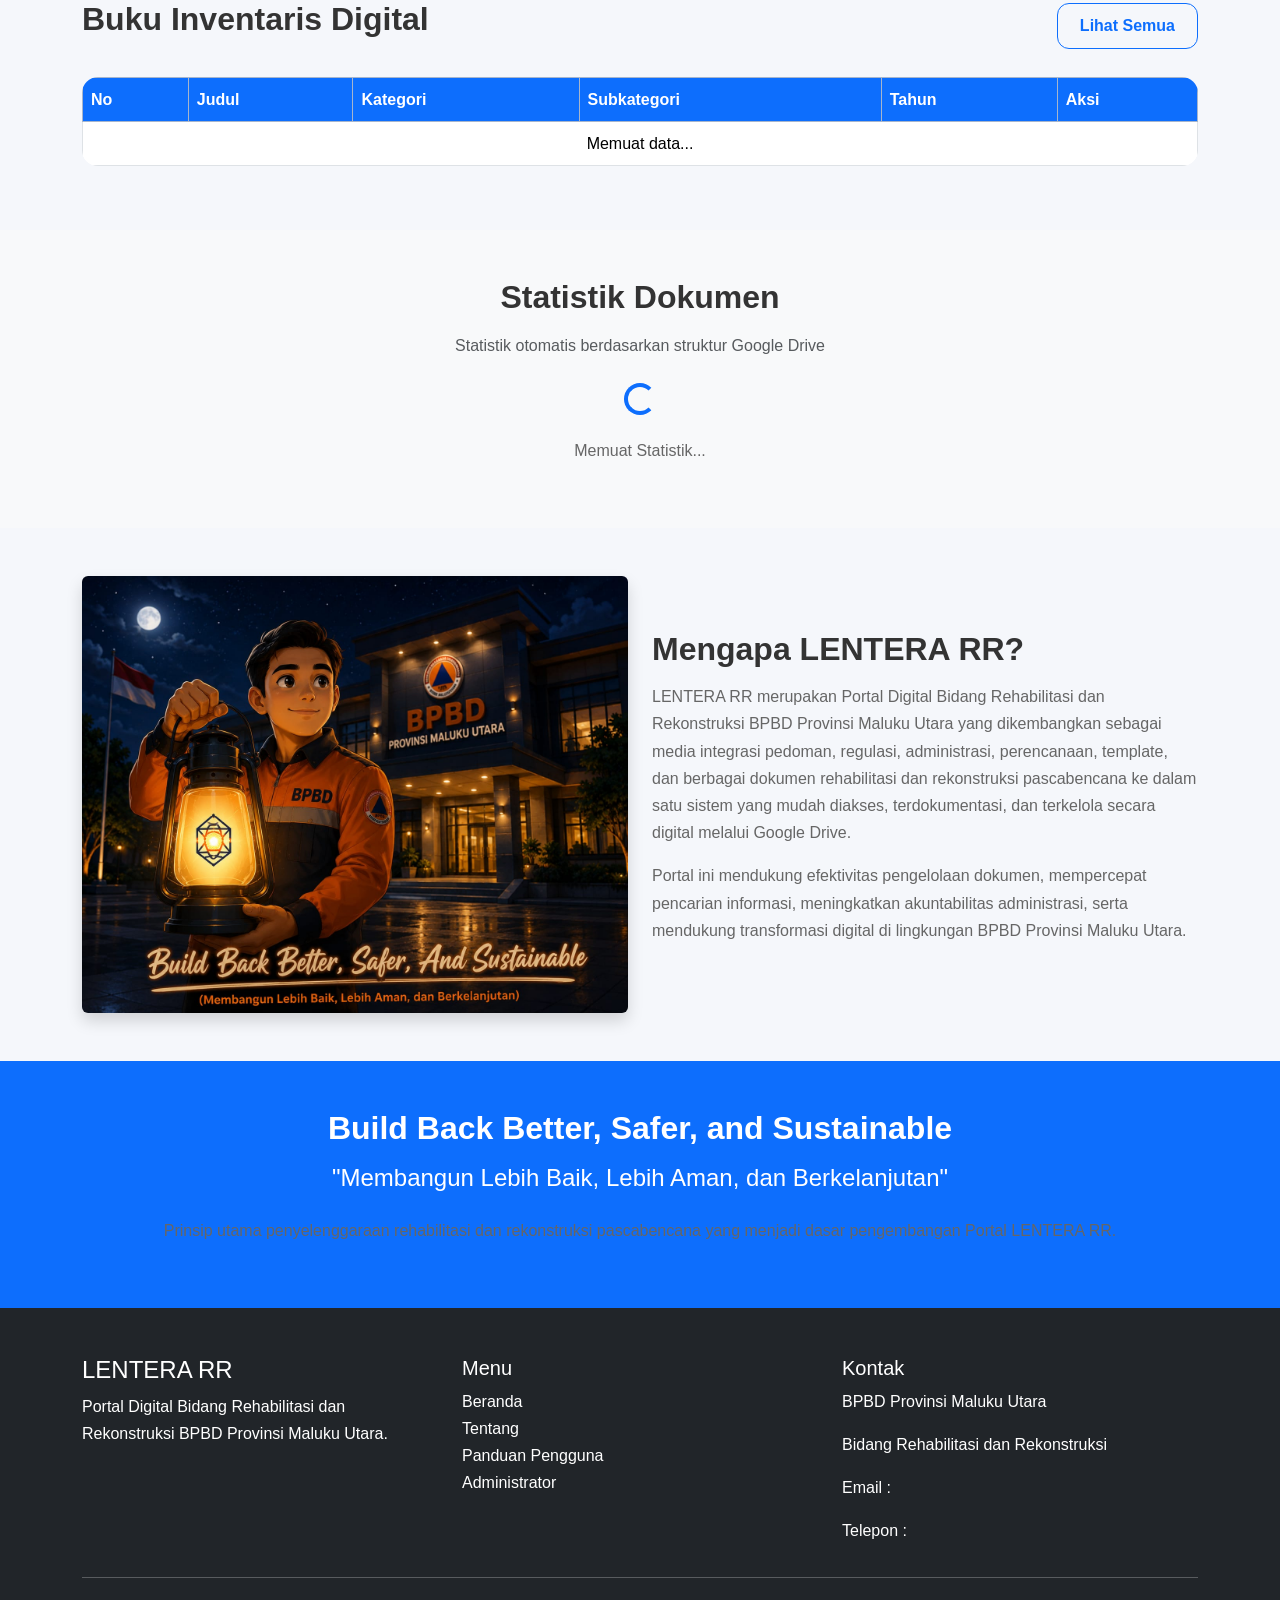
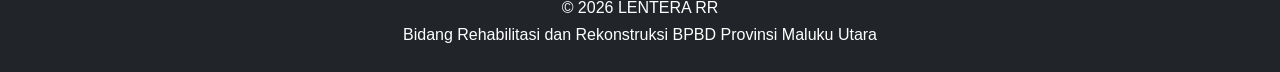
==== commit cab4ee2e: "Tes Auto Deploy" ====
--- a/index.html
+++ b/index.html
@@ -254,8 +254,8 @@
 <h1>LENTERA RR</h1>
 
 <p>
-Build Back Better,
-Safer and Sustainable
+Build Back Better, Safer, And Sustainable
+(Membangun Lebih Baik, Lebih Aman, Dan Berkelanjutan)
 </p>
 
 <div class="mt-4">
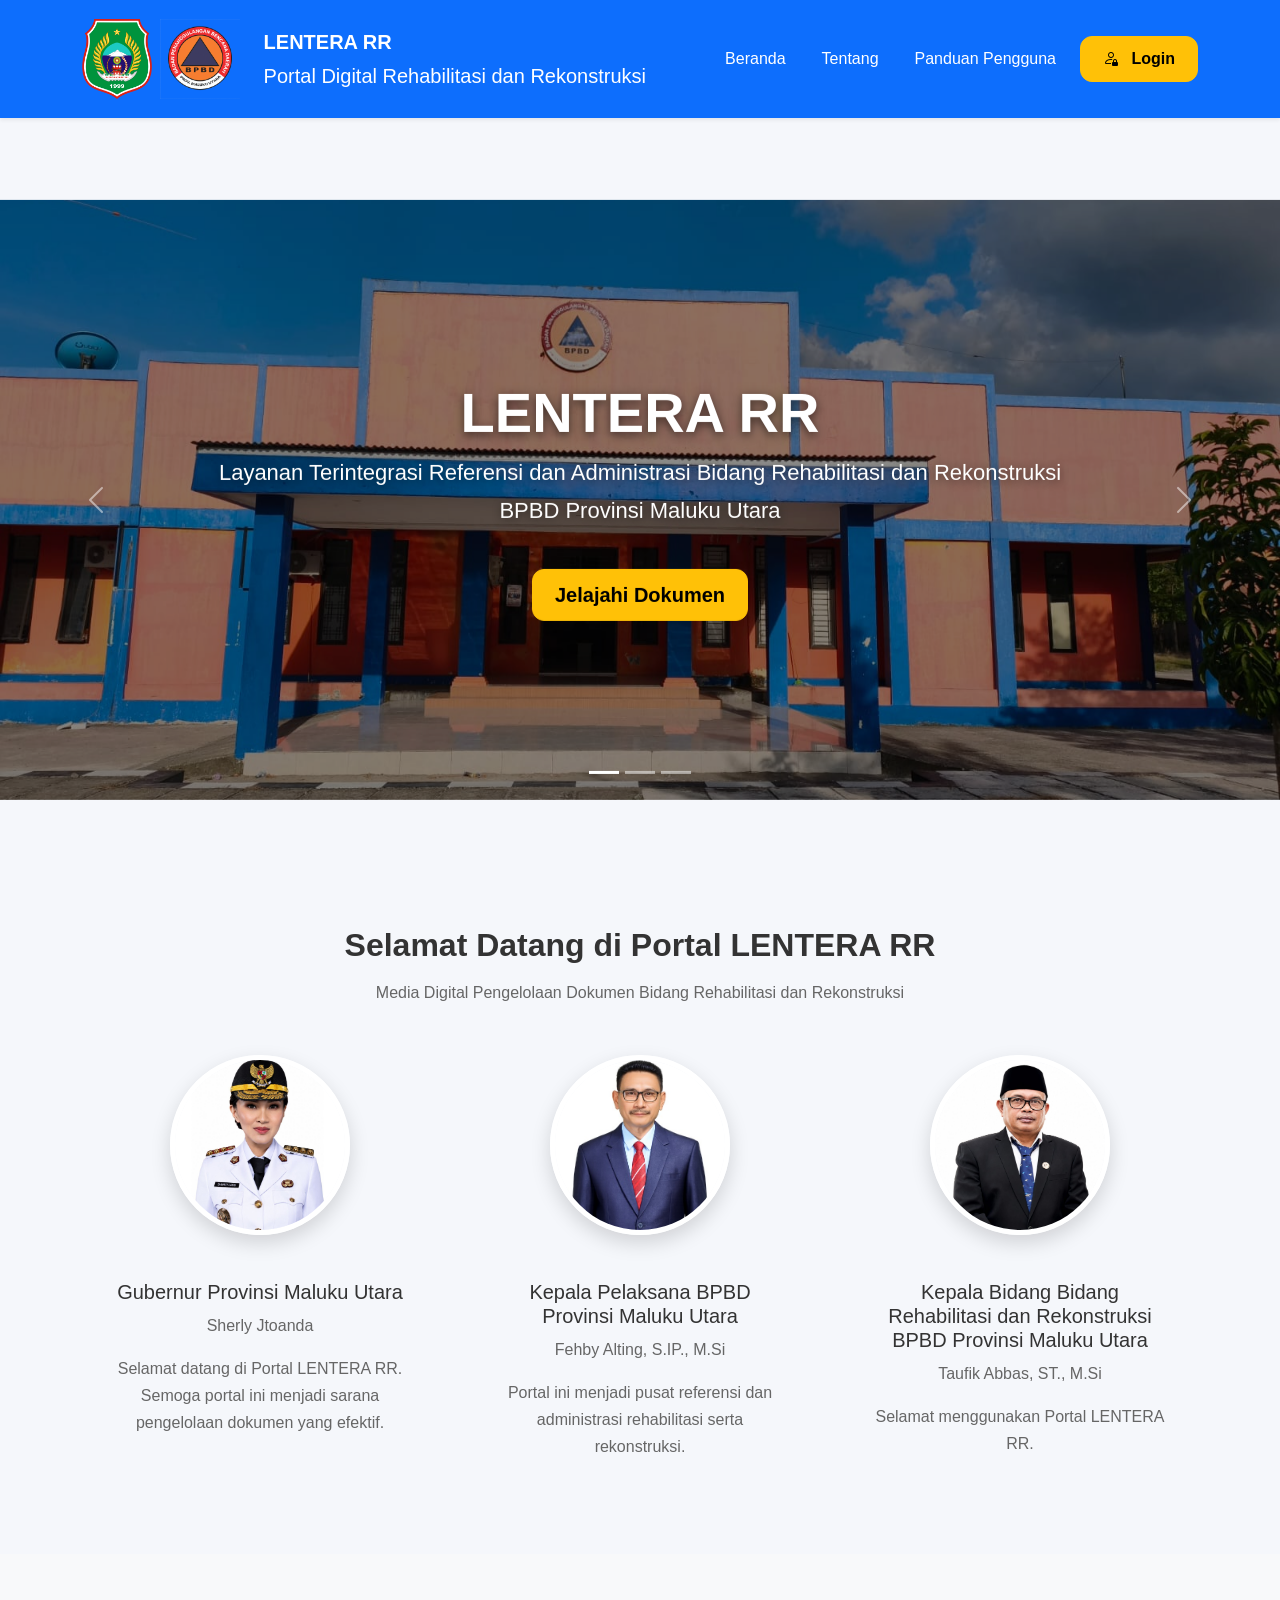
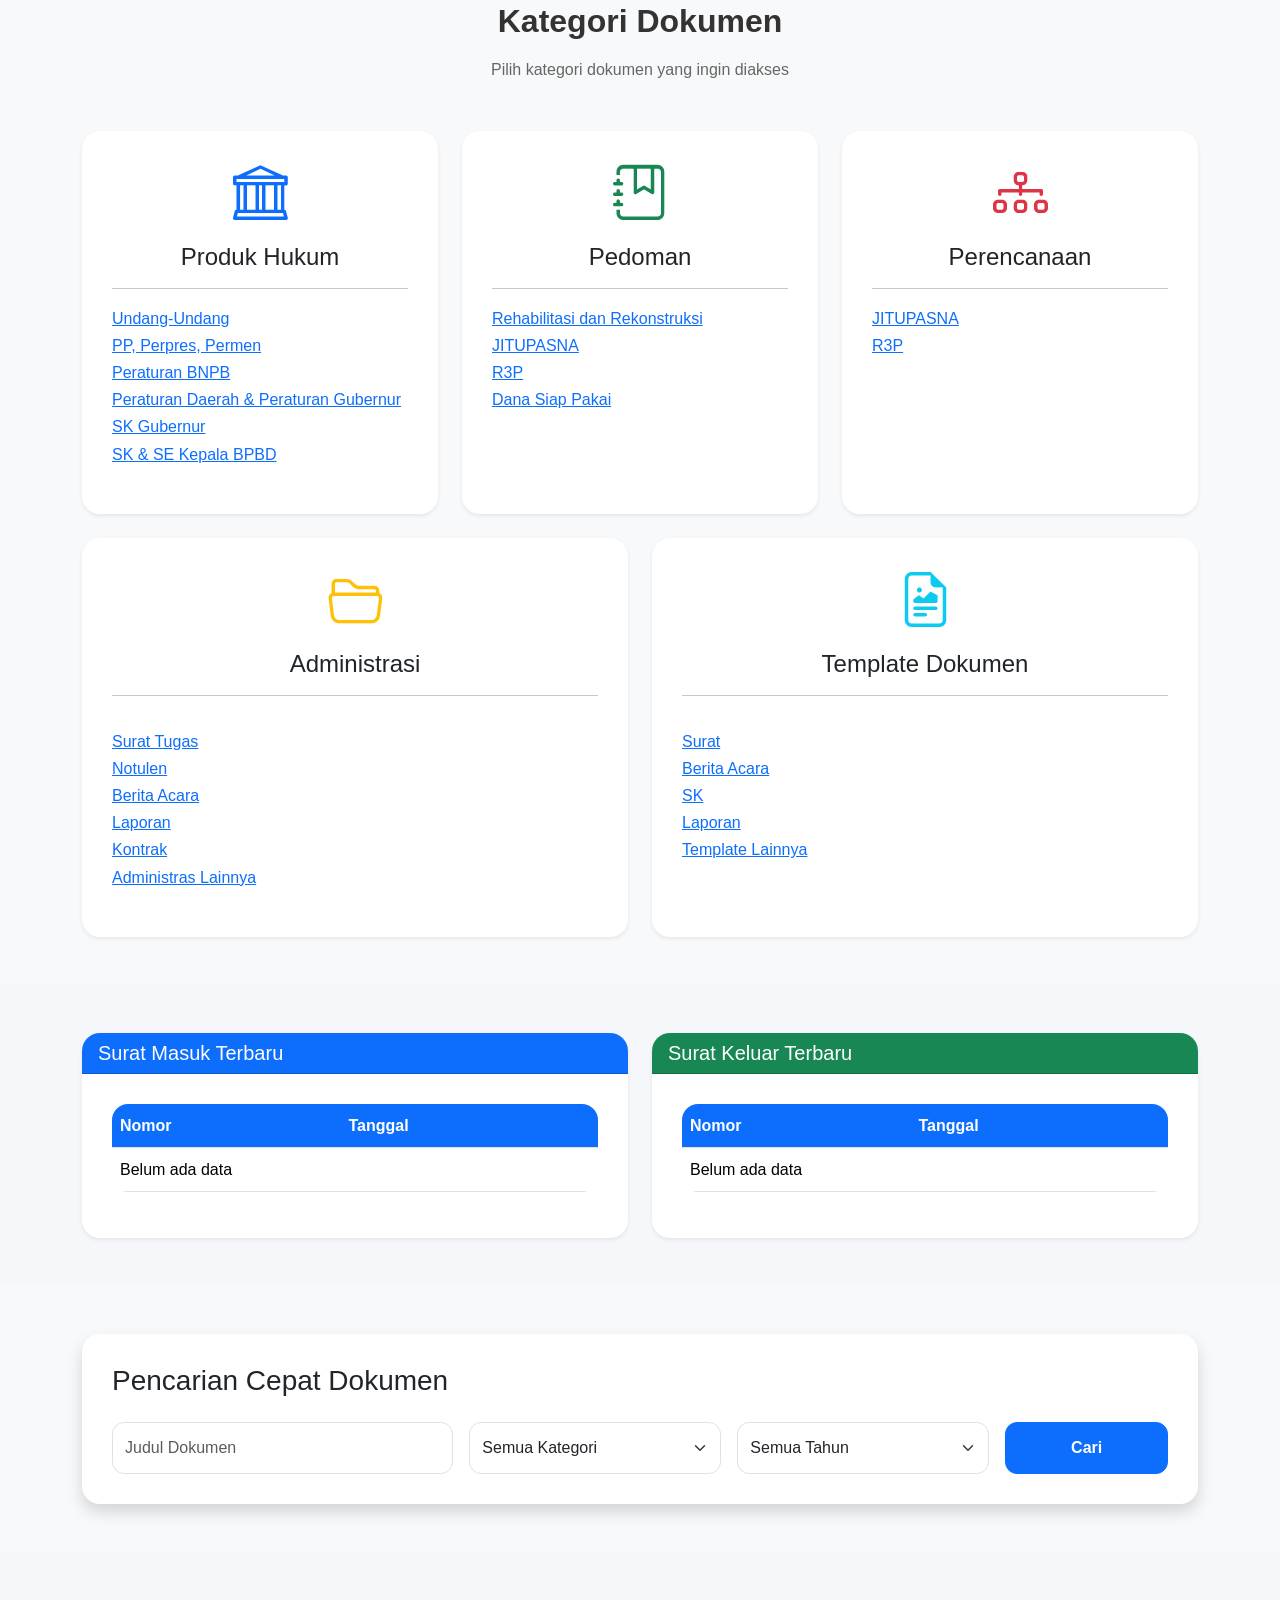
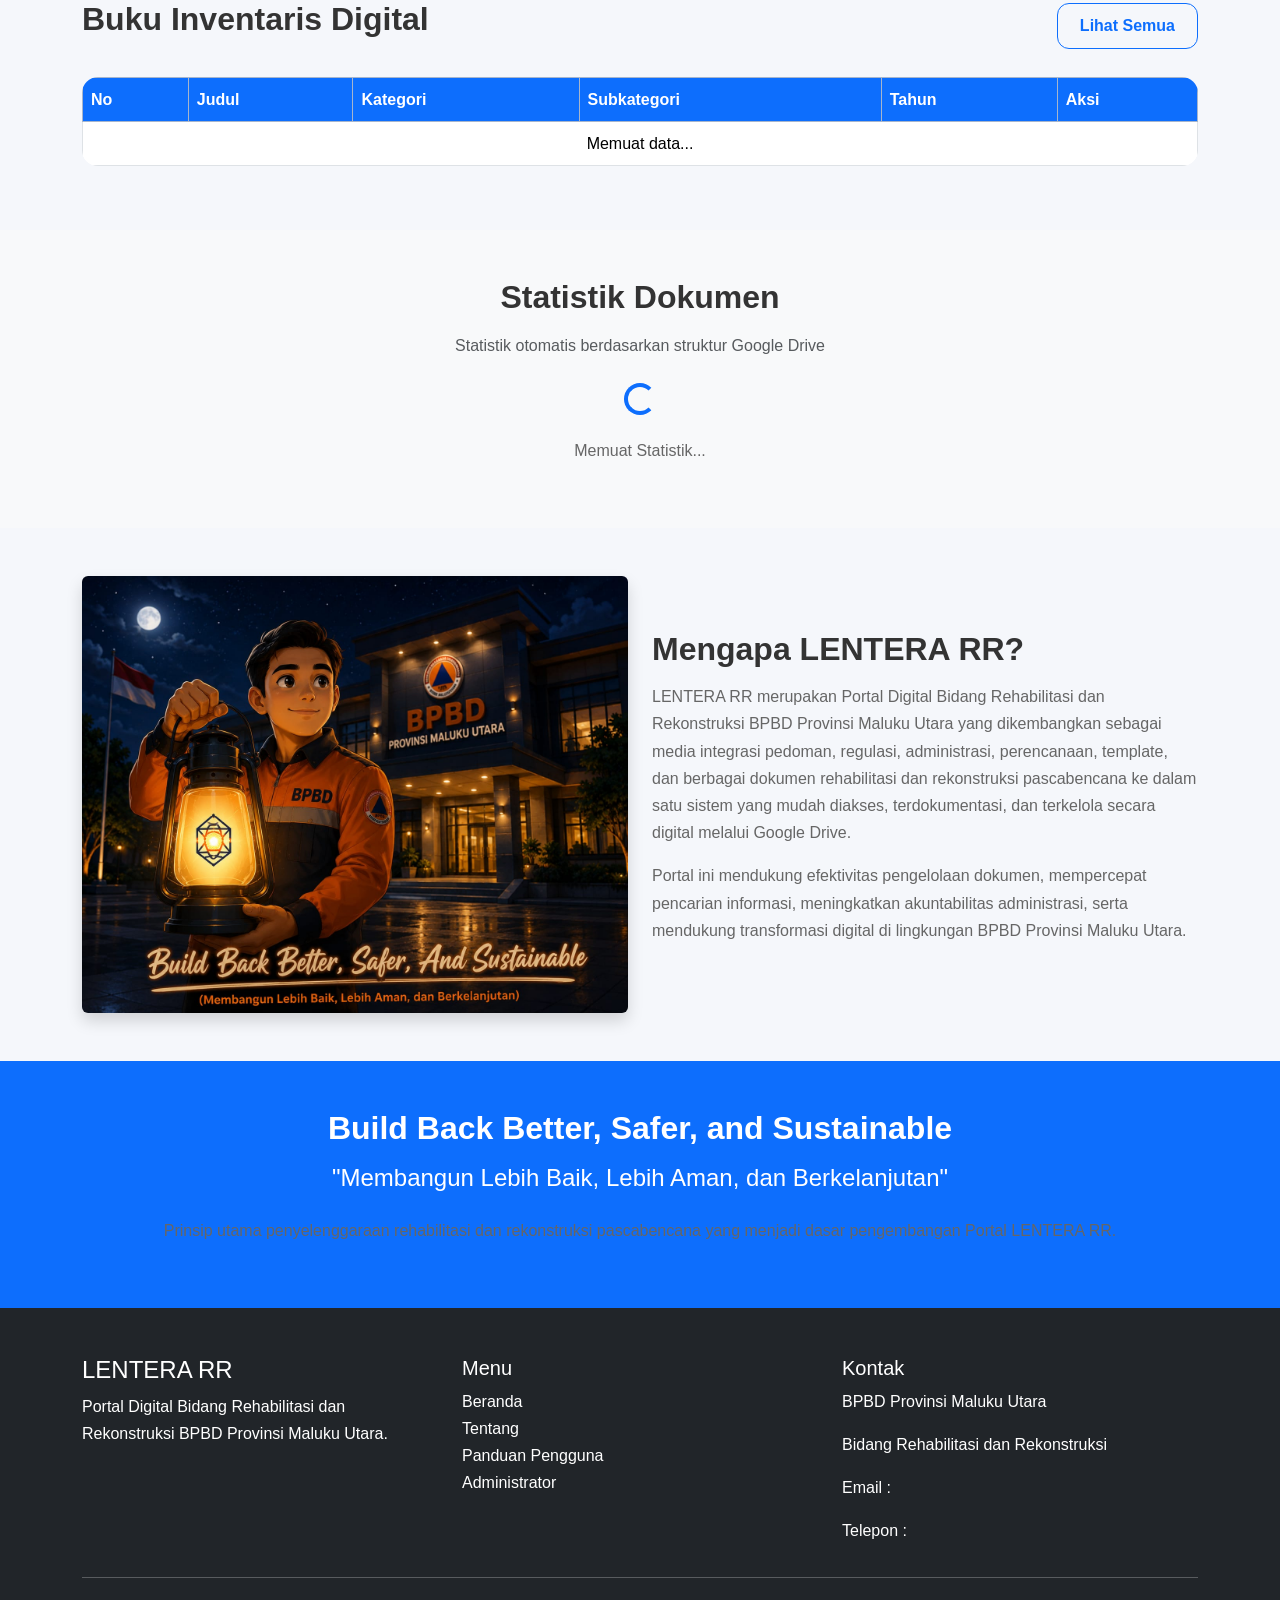
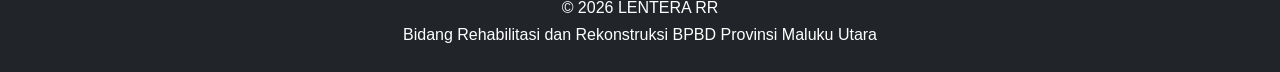
==== commit 1875effb: "Release v1.0.0 - Struktur Backend & Inventaris" ====
--- a/index.html
+++ b/index.html
@@ -170,7 +170,7 @@
 alt="Banner 1">
 
 <div
-class="carousel-caption d-flex flex-column justify-content-center align-items-center h-100">
+class="carousel-caption d-flex flex-column justify-content-center align-items-center">
 
 <div class="container hero-content">
 
@@ -191,7 +191,7 @@
 <a
 href="#inventaris"
 
-class="btn btn-warning btn-lg me-3">
+class="btn btn-warning btn-lg">
 
 Jelajahi Dokumen
 
@@ -211,12 +211,13 @@
 class="d-block w-100 hero-image"
 alt="Banner 2">
 
-<div class="carousel-caption">
-
-<h1>
-    
+<div
+class="carousel-caption d-flex flex-column justify-content-center align-items-center">
+
+<div class="container hero-content">
+
+<h1 class="hero-title">
 LENTERA RR
-
 </h1>
 
 <p>
@@ -224,12 +225,14 @@
 Rehabilitasi dan Rekonstruksi Pascabencana
 </p>
 
+</div>
+
 <div class="mt-4">
 
 <a
 href="#inventaris"
 
-class="btn btn-warning btn-lg me-3">
+class="btn btn-warning btn-lg">
 
 Jelajahi Dokumen
 
@@ -249,21 +252,28 @@
 class="d-block w-100 hero-image"
 alt="Banner 3">
 
-<div class="carousel-caption">
-
-<h1>LENTERA RR</h1>
+<div
+class="carousel-caption d-flex flex-column justify-content-center align-items-center">
+
+<div class="container hero-content">
+
+<h1 class="hero-title">
+LENTERA RR
+</h1>
 
 <p>
 Build Back Better, Safer, And Sustainable
 (Membangun Lebih Baik, Lebih Aman, Dan Berkelanjutan)
 </p>
 
+</div>
+
 <div class="mt-4">
 
 <a
 href="#inventaris"
 
-class="btn btn-warning btn-lg me-3">
+class="btn btn-warning btn-lg">
 
 Jelajahi Dokumen
 
@@ -1212,9 +1222,11 @@
 
 inventaris.forEach(item=>{
 
-const jenis=(item.jenis||"Lainnya").trim();
-
-statistik[jenis]=(statistik[jenis]||0)+1;
+const kategori =
+String(item.kategori || "Lainnya").trim();
+
+statistik[kategori] =
+(statistik[kategori] || 0) + 1;
 
 });
 
@@ -1238,9 +1250,11 @@
 
 Object.keys(statistik)
 .sort()
-.forEach(jenis=>{
-
-const icon=ikon[jenis]||"bi-folder-fill";
+.forEach(kategori=>{
+
+const icon =
+ikon[kategori] ||
+"bi-folder-fill";
 
 container.innerHTML+=`
 
@@ -1254,13 +1268,13 @@
 
 <h5 class="mt-3">
 
-${jenis}
+${kategori}
 
 </h5>
 
 <h2 class="fw-bold text-primary">
 
-${statistik[jenis]}
+${statistik[kategori]}
 
 </h2>
 
--- a/assets/css/style.css
+++ b/assets/css/style.css
@@ -514,4 +514,381 @@
 
     line-height:1.8;
 
+}
+
+/* =====================================================
+   FINAL MOBILE FIX - LENTERA RR
+   Aman, hanya berlaku untuk layar HP
+===================================================== */
+@media (max-width:768px){
+
+    /* 1. Mencegah halaman melebar ke kanan */
+    html,
+    body{
+        overflow-x:hidden !important;
+        width:100%;
+    }
+
+    section,
+    .container,
+    .container-fluid,
+    .row{
+        max-width:100%;
+        overflow-x:hidden;
+    }
+
+    /* 2. Menyamakan ukuran kedua logo */
+    .navbar-brand img{
+        width:28px !important;
+        height:28px !important;
+        object-fit:contain;
+        display:block;
+    }
+
+    /* 3. Banner penuh layar HP */
+    .carousel-item img{
+        width:100%;
+        height:220px;
+        object-fit:cover;
+    }
+
+    /* 4. Caption Banner */
+    .carousel-caption{
+        left:8% !important;
+        right:8% !important;
+        bottom:20px !important;
+        padding:0;
+    }
+
+    .carousel-caption h1{
+        font-size:28px !important;
+        line-height:1.2;
+        margin-bottom:8px;
+    }
+
+    .carousel-caption p{
+        font-size:15px !important;
+        line-height:1.4;
+        margin-bottom:12px;
+    }
+
+    .carousel-caption .btn{
+        font-size:15px;
+        padding:10px 20px;
+    }
+
+}
+
+/* ==================================================
+   RESPONSIVE MOBILE FIX - HERO SECTION
+   Aman (hanya layar ≤768px)
+================================================== */
+
+@media (max-width:768px){
+
+    /* Mencegah halaman melebar */
+    html,
+    body{
+        overflow-x:hidden;
+    }
+
+    /* Banner */
+    #heroCarousel{
+        overflow:hidden;
+    }
+
+    #heroCarousel .hero-image{
+        height:320px;
+        object-fit:cover;
+    }
+
+    /* Caption */
+    #heroCarousel .carousel-caption{
+
+    position:absolute;
+
+    inset:0;
+
+    display:flex;
+
+    flex-direction:column;
+
+    justify-content:center;
+
+    align-items:center;
+
+    width:100%;
+
+    height:100%;
+
+    padding:0 20px;
+
+    margin:0;
+
+    left:0 !important;
+
+    right:0 !important;
+
+    top:0;
+
+    bottom:0;
+
+    transform:none;
+
+    text-align:center;
+
+}
+
+    /* Container caption */
+    #heroCarousel .hero-content{
+
+    width:100%;
+
+    max-width:100%;
+
+    margin:0 auto;
+
+    padding:0 10px;
+
+}
+
+    /* Judul */
+    #heroCarousel .hero-title,
+#heroCarousel .carousel-caption h1{
+
+    font-size:26px;
+
+    line-height:1.25;
+
+    margin-bottom:12px;
+
+    white-space:normal;
+
+}
+
+    /* Subjudul */
+    #heroCarousel .hero-subtitle,
+    #heroCarousel .carousel-caption p{
+
+        font-size:15px;
+
+        line-height:1.45;
+
+        margin-bottom:15px;
+
+        white-space:normal;
+
+        word-break:normal;
+
+    }
+
+    /* Tombol */
+    #heroCarousel .carousel-caption .btn{
+
+        font-size:15px;
+
+        padding:10px 22px;
+
+        margin:0 !important;
+
+    }
+
+    #heroCarousel .carousel-caption .mt-4{
+
+    margin-top:14px !important;
+
+    width:100%;
+
+    display:flex;
+
+    justify-content:center;
+
+}
+
+#heroCarousel .carousel-caption .btn{
+
+    margin:0 !important;
+
+}
+
+    /* Hilangkan margin bootstrap */
+    #heroCarousel .mt-4{
+
+        margin-top:10px !important;
+
+    }
+
+}
+
+/* =====================================================
+   MOBILE FIX NAVBAR
+   Aman - hanya layar <=768px
+===================================================== */
+
+@media (max-width:768px){
+
+    .navbar-brand{
+
+        display:flex;
+        align-items:center;
+        width:100%;
+
+    }
+
+    .navbar-brand > div:last-child{
+
+        flex:1;
+        min-width:0;
+
+    }
+
+    .navbar-brand strong{
+
+        display:block;
+        font-size:17px;
+        line-height:1.1;
+
+    }
+
+    .navbar-brand span{
+
+        display:block;
+
+        font-size:11px;
+
+        line-height:1.25;
+
+        white-space:normal;
+
+        word-break:break-word;
+
+    }
+
+}
+
+@media (max-width:768px){
+
+    .navbar-brand img{
+
+        width:26px;
+
+        height:26px;
+
+        object-fit:contain;
+
+    }
+
+}
+
+@media (max-width:768px){
+
+    .navbar-brand .me-3{
+
+        margin-right:.5rem !important;
+
+    }
+
+}
+
+/* =====================================================
+   TABLET FIX (iPad, Galaxy Tab, Zenbook Fold)
+   Tidak mempengaruhi HP maupun Desktop
+===================================================== */
+
+@media (min-width:821px) and (max-width:1024px){
+
+    /* Tinggi banner */
+    #heroCarousel .hero-image{
+        height:420px;
+        object-fit:cover;
+    }
+
+    /* Posisi caption */
+    #heroCarousel .carousel-caption{
+
+        top:50%;
+        left:50%;
+        transform:translate(-50%,-50%);
+
+        width:85%;
+
+        padding:0;
+
+    }
+
+    /* Judul */
+    #heroCarousel .hero-title,
+    #heroCarousel .carousel-caption h1{
+
+        font-size:38px;
+        line-height:1.2;
+        margin-bottom:12px;
+
+    }
+
+    /* Subjudul */
+    #heroCarousel .hero-subtitle,
+    #heroCarousel .carousel-caption p{
+
+        font-size:18px;
+        line-height:1.45;
+        margin-bottom:18px;
+
+    }
+
+    /* Tombol */
+    #heroCarousel .carousel-caption .mt-4{
+
+        margin-top:12px !important;
+
+    }
+
+    #heroCarousel .carousel-caption .btn{
+
+        font-size:17px;
+        padding:10px 26px;
+
+    }
+
+}
+
+@media (min-width:768px) and (max-width:820px){
+
+    #heroCarousel .hero-image{
+        height:320px;
+    }
+
+    #heroCarousel .carousel-caption{
+        inset:0;
+        display:flex;
+        flex-direction:column;
+        justify-content:center;
+        align-items:center;
+        width:100%;
+        padding:0 24px;
+        text-align:center;
+        transform:none;
+        left:0 !important;
+        right:0 !important;
+    }
+
+    #heroCarousel .hero-title,
+    #heroCarousel .carousel-caption h1{
+        font-size:28px;
+        line-height:1.2;
+        margin-bottom:10px;
+    }
+
+    #heroCarousel .hero-subtitle,
+    #heroCarousel .carousel-caption p{
+        font-size:15px;
+        line-height:1.45;
+        margin-bottom:14px;
+    }
+
+    #heroCarousel .carousel-caption .btn{
+        font-size:15px;
+        padding:10px 22px;
+    }
+
 }
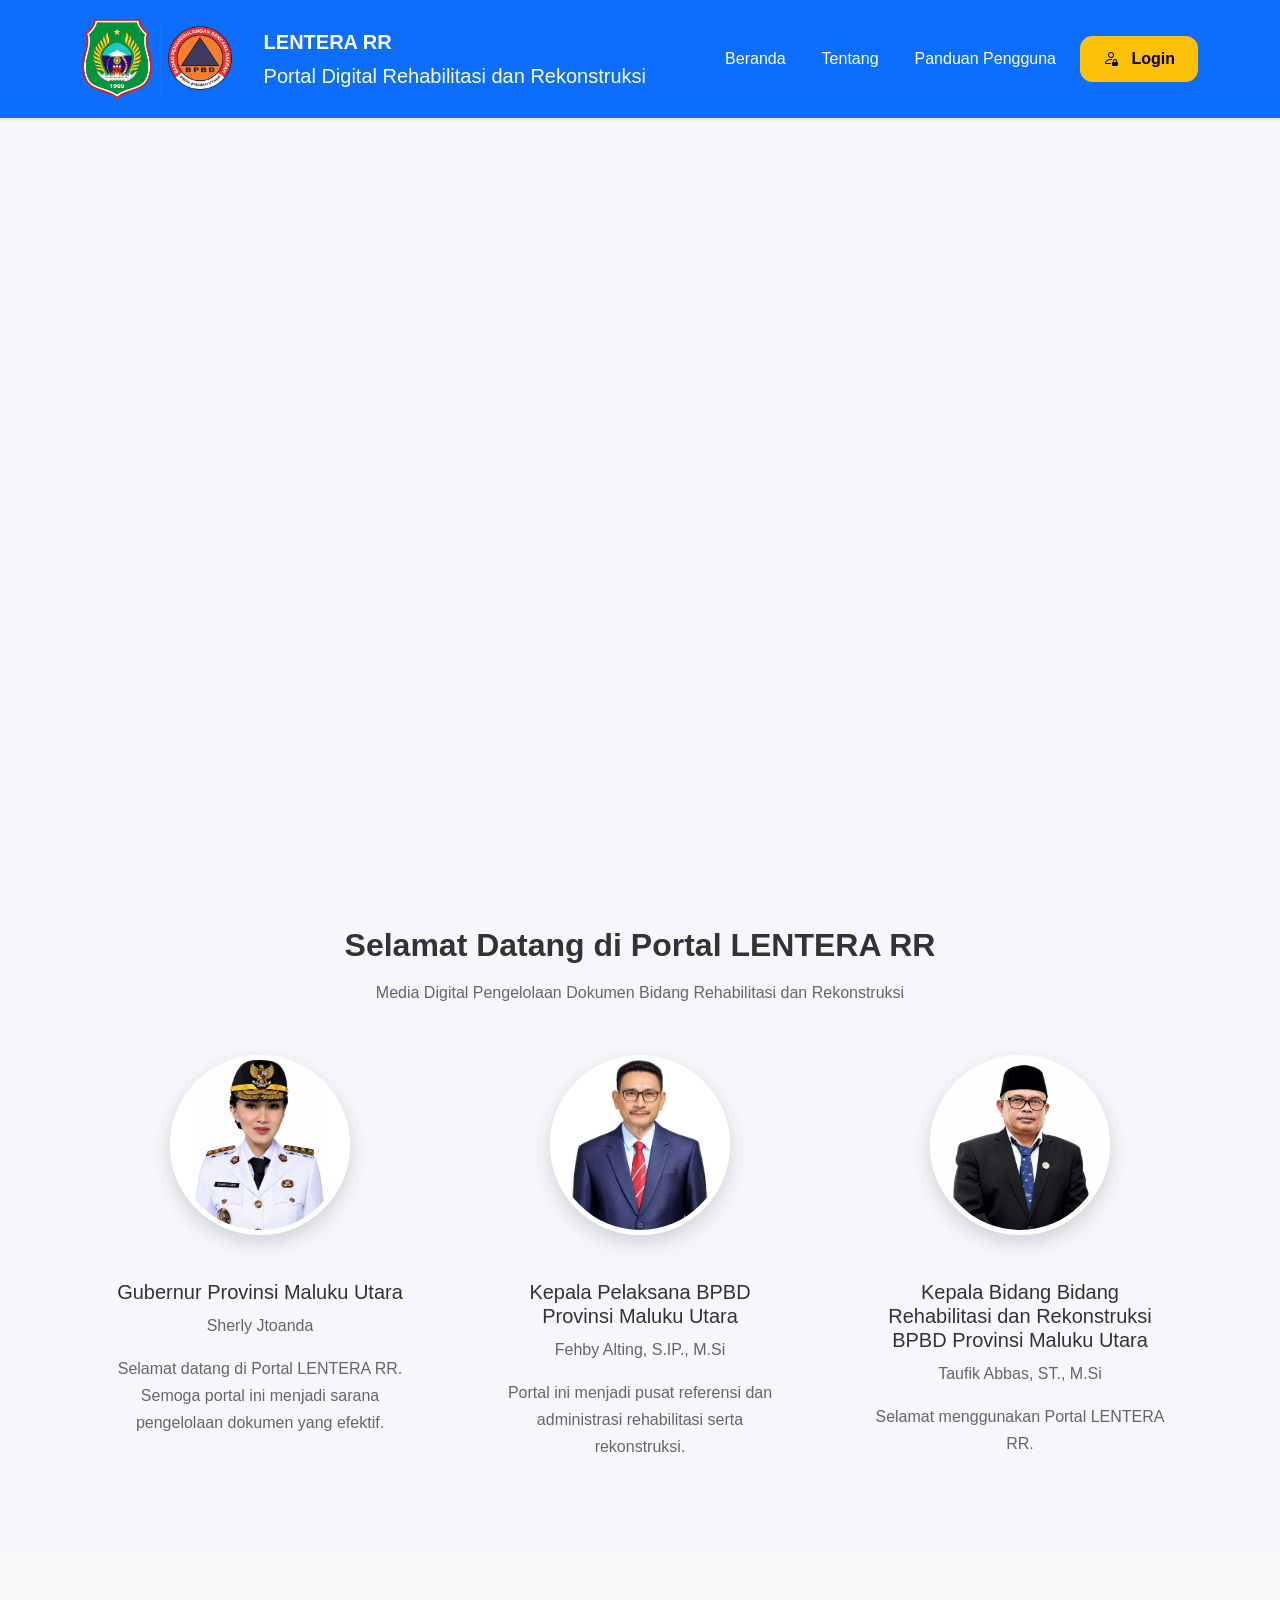
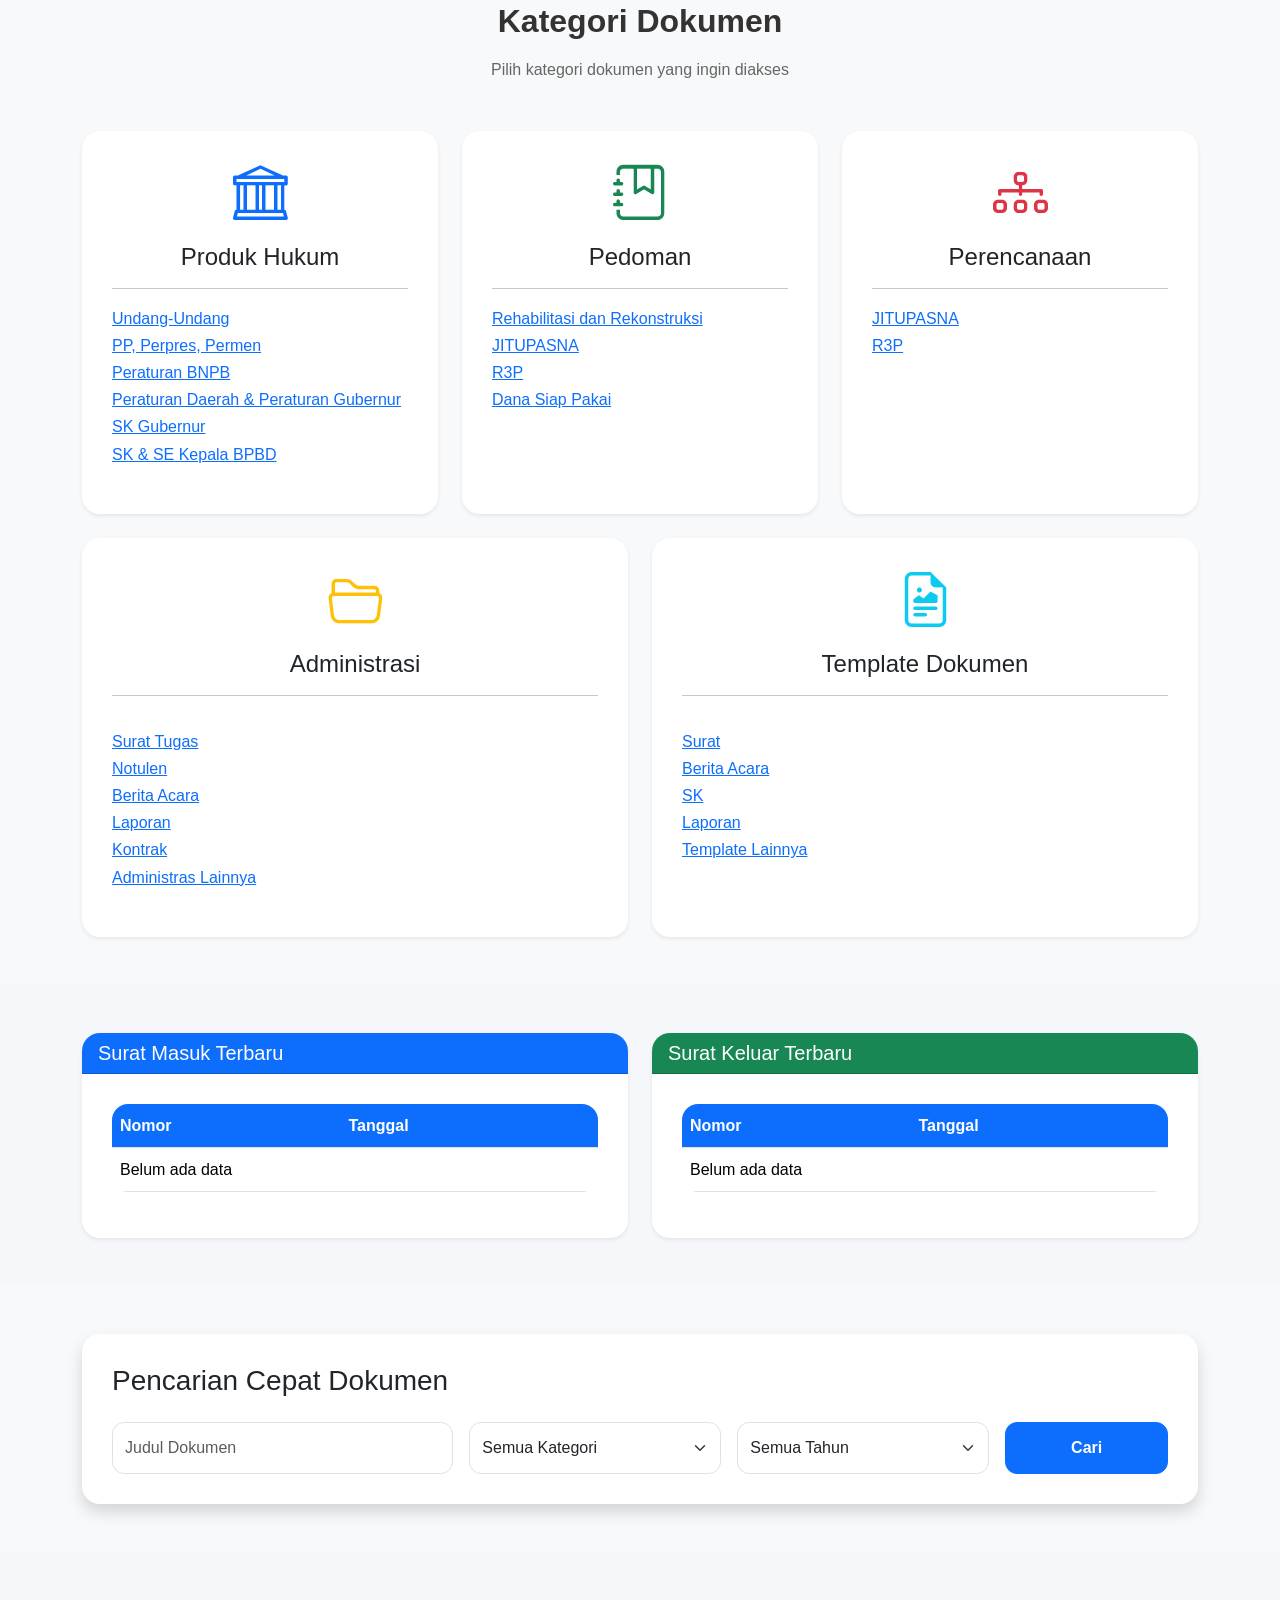
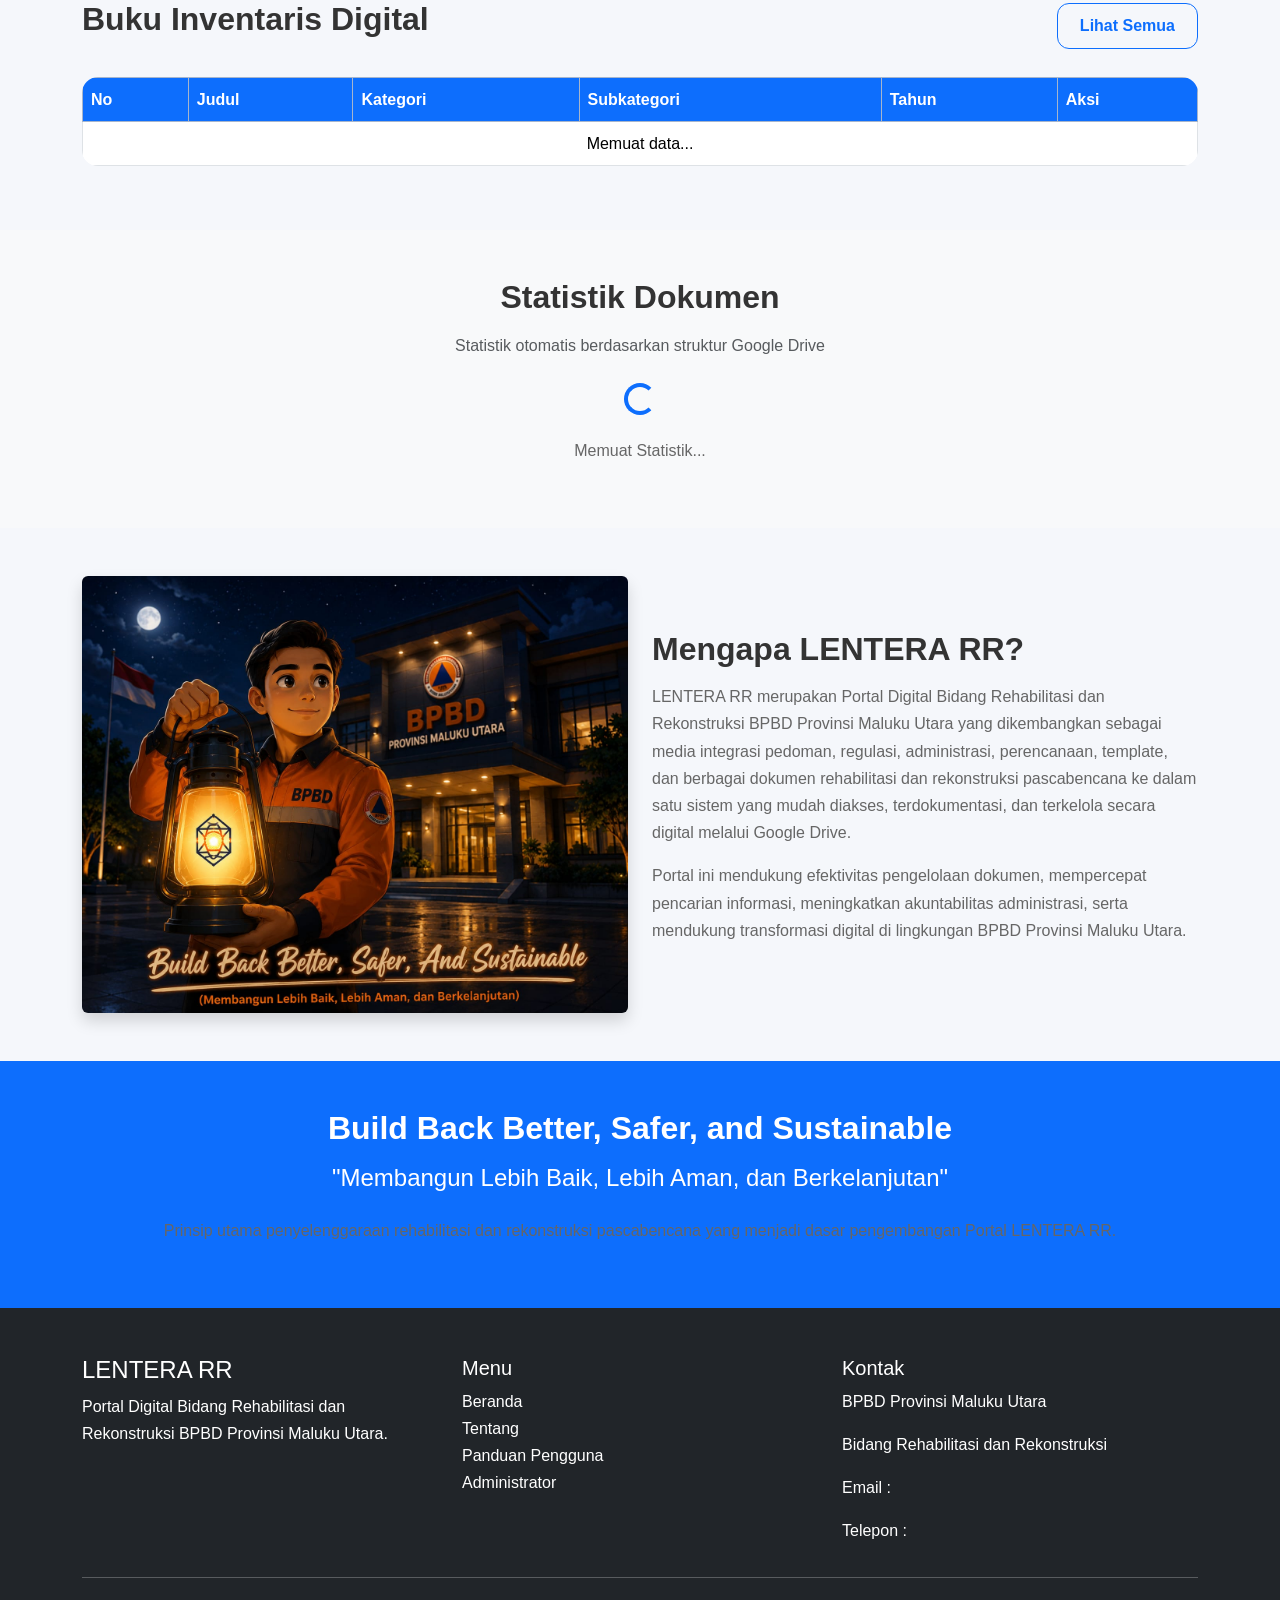
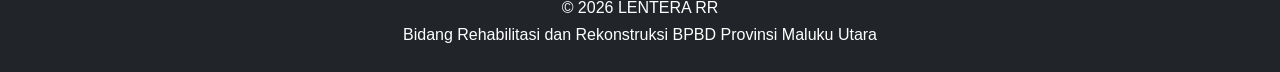
==== commit 6f86ffd1: "Fix dashboard inventory filter" ====
--- a/index.html
+++ b/index.html
@@ -866,9 +866,7 @@
 class="form-select">
 
 <option value="">
-
 Semua Kategori
-
 </option>
 
 </select>
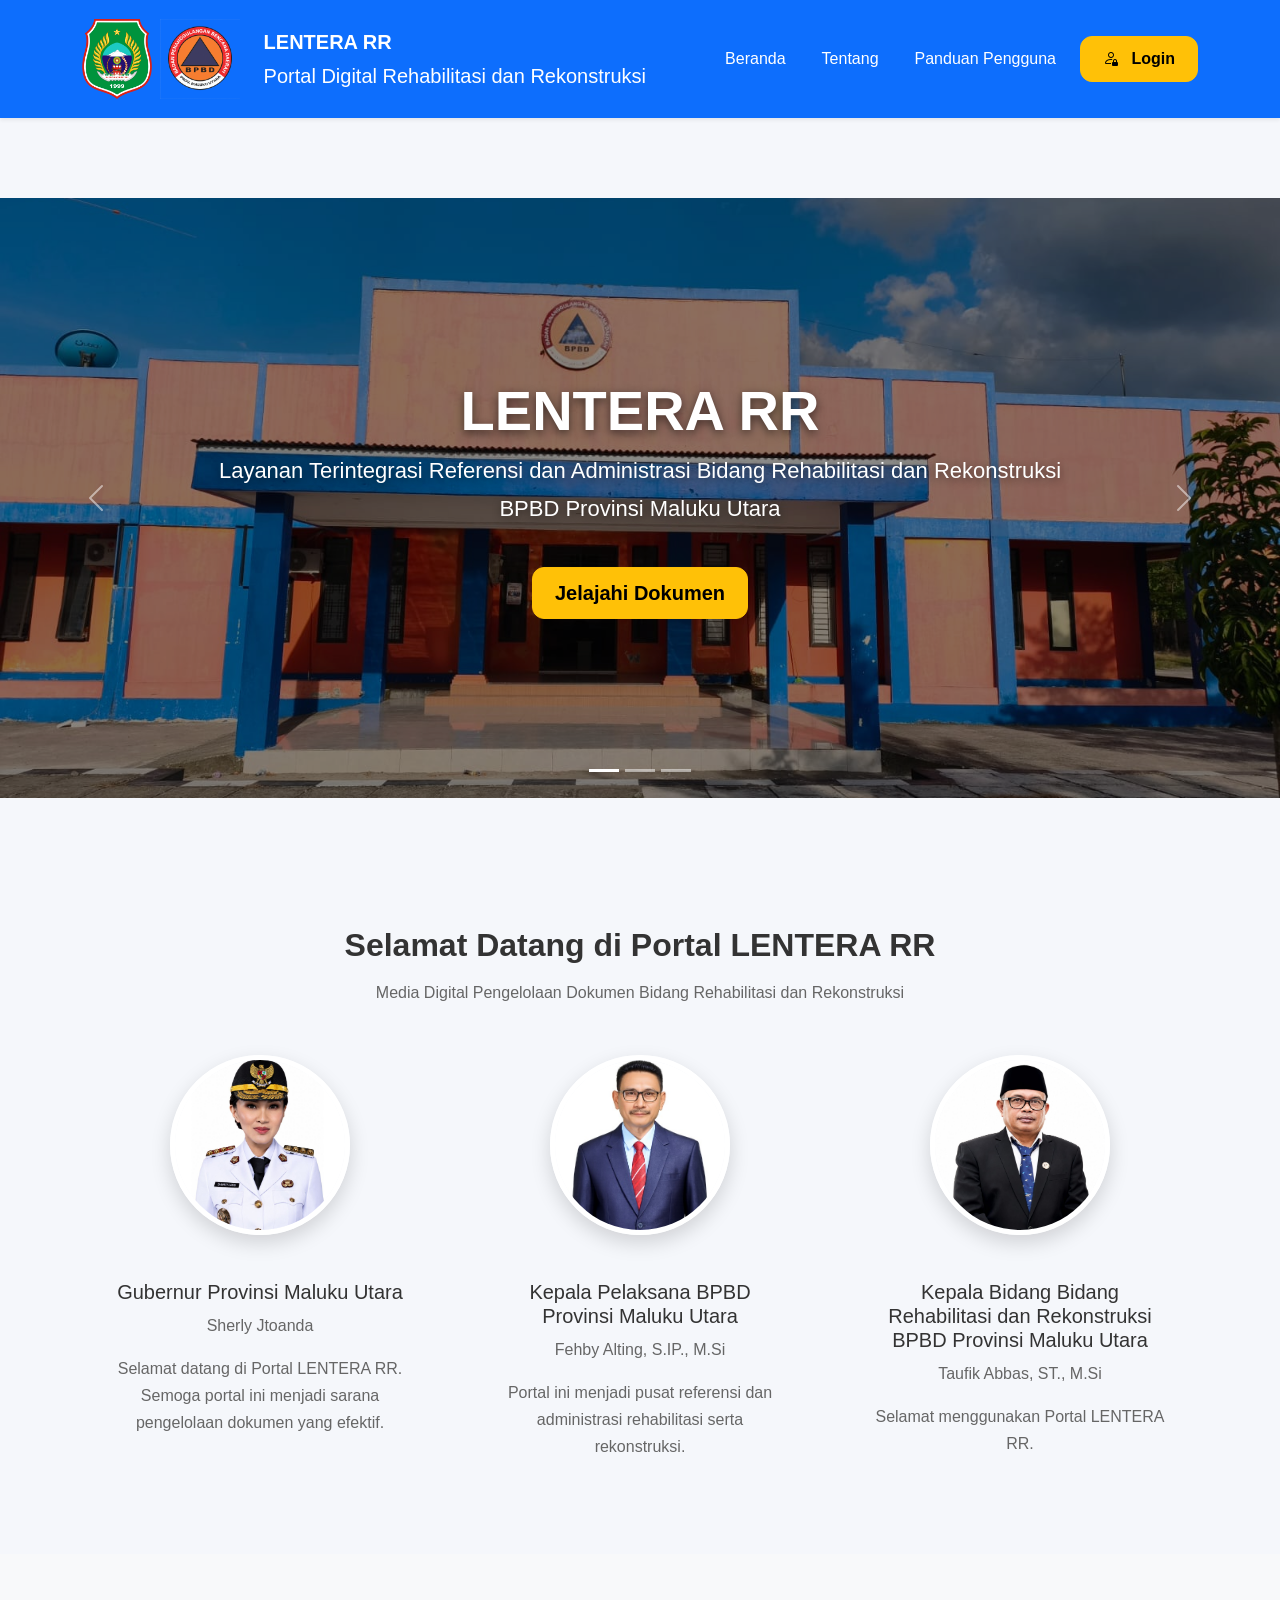
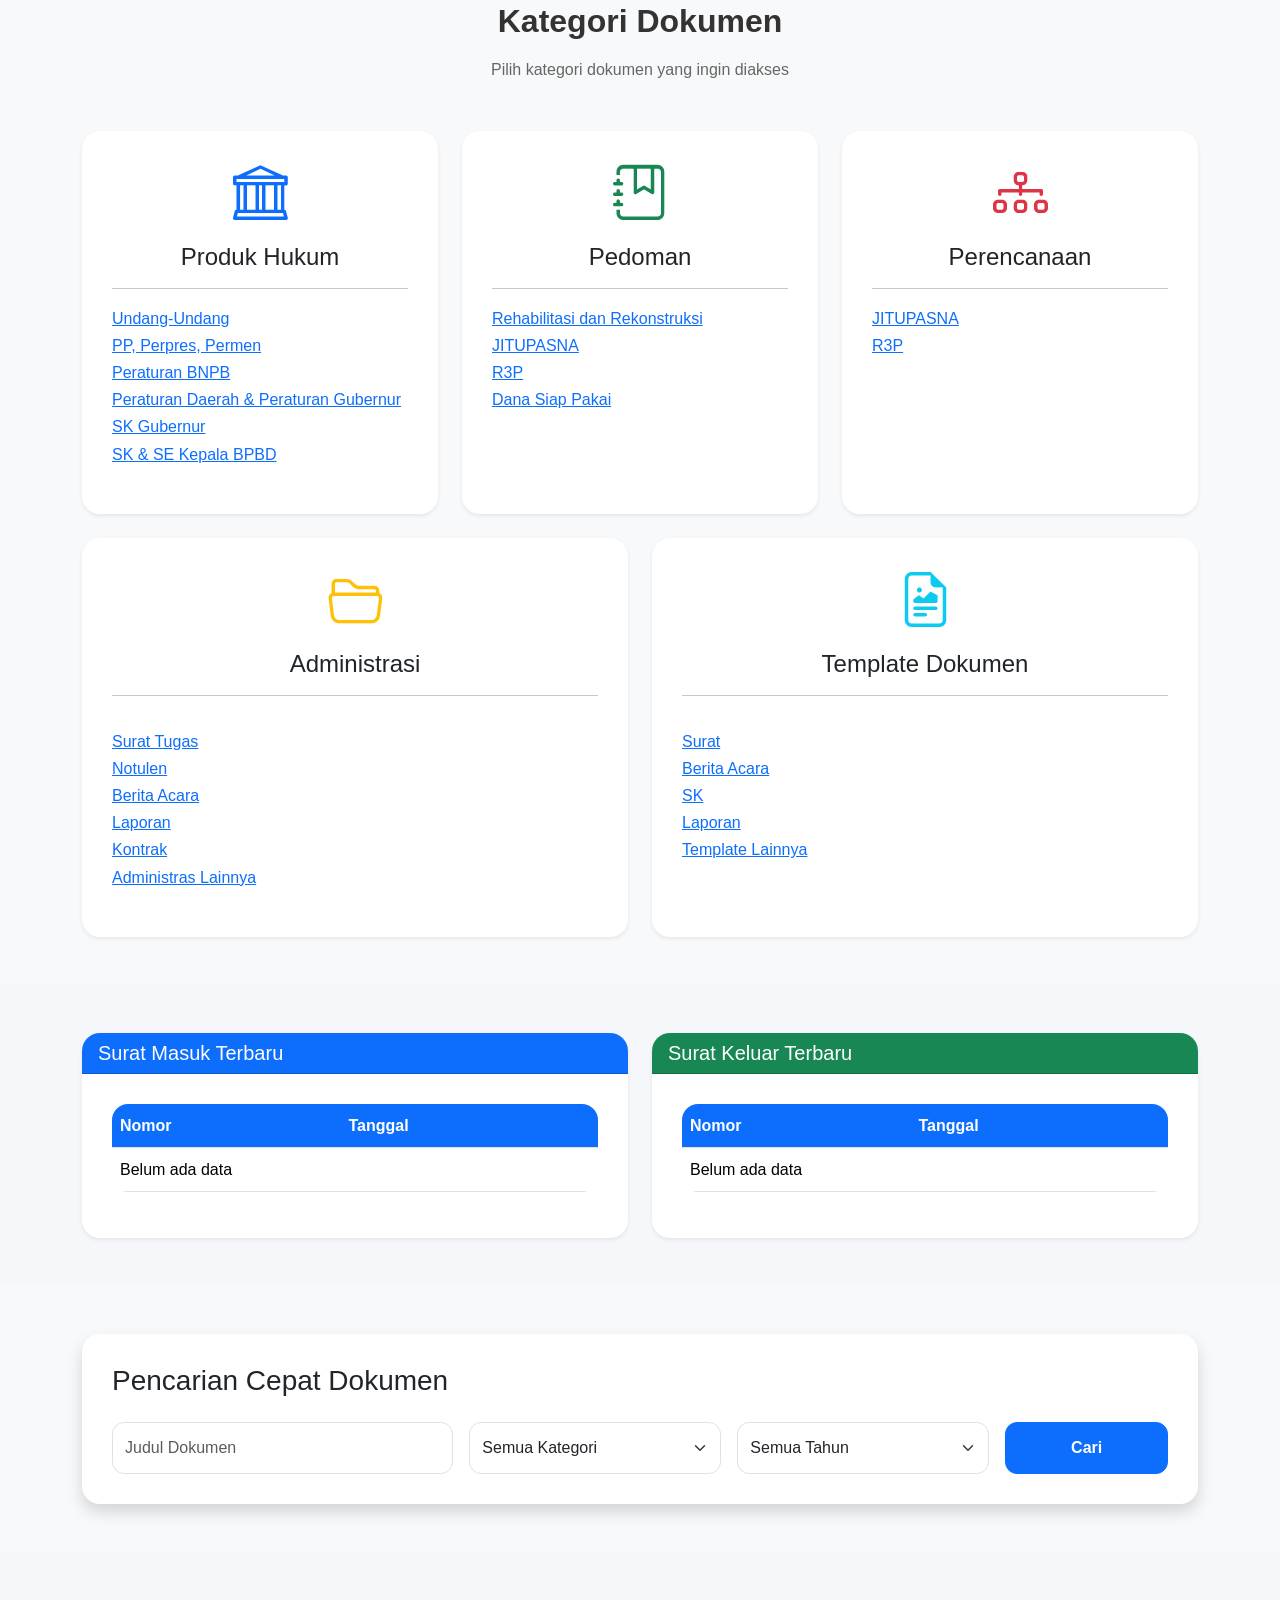
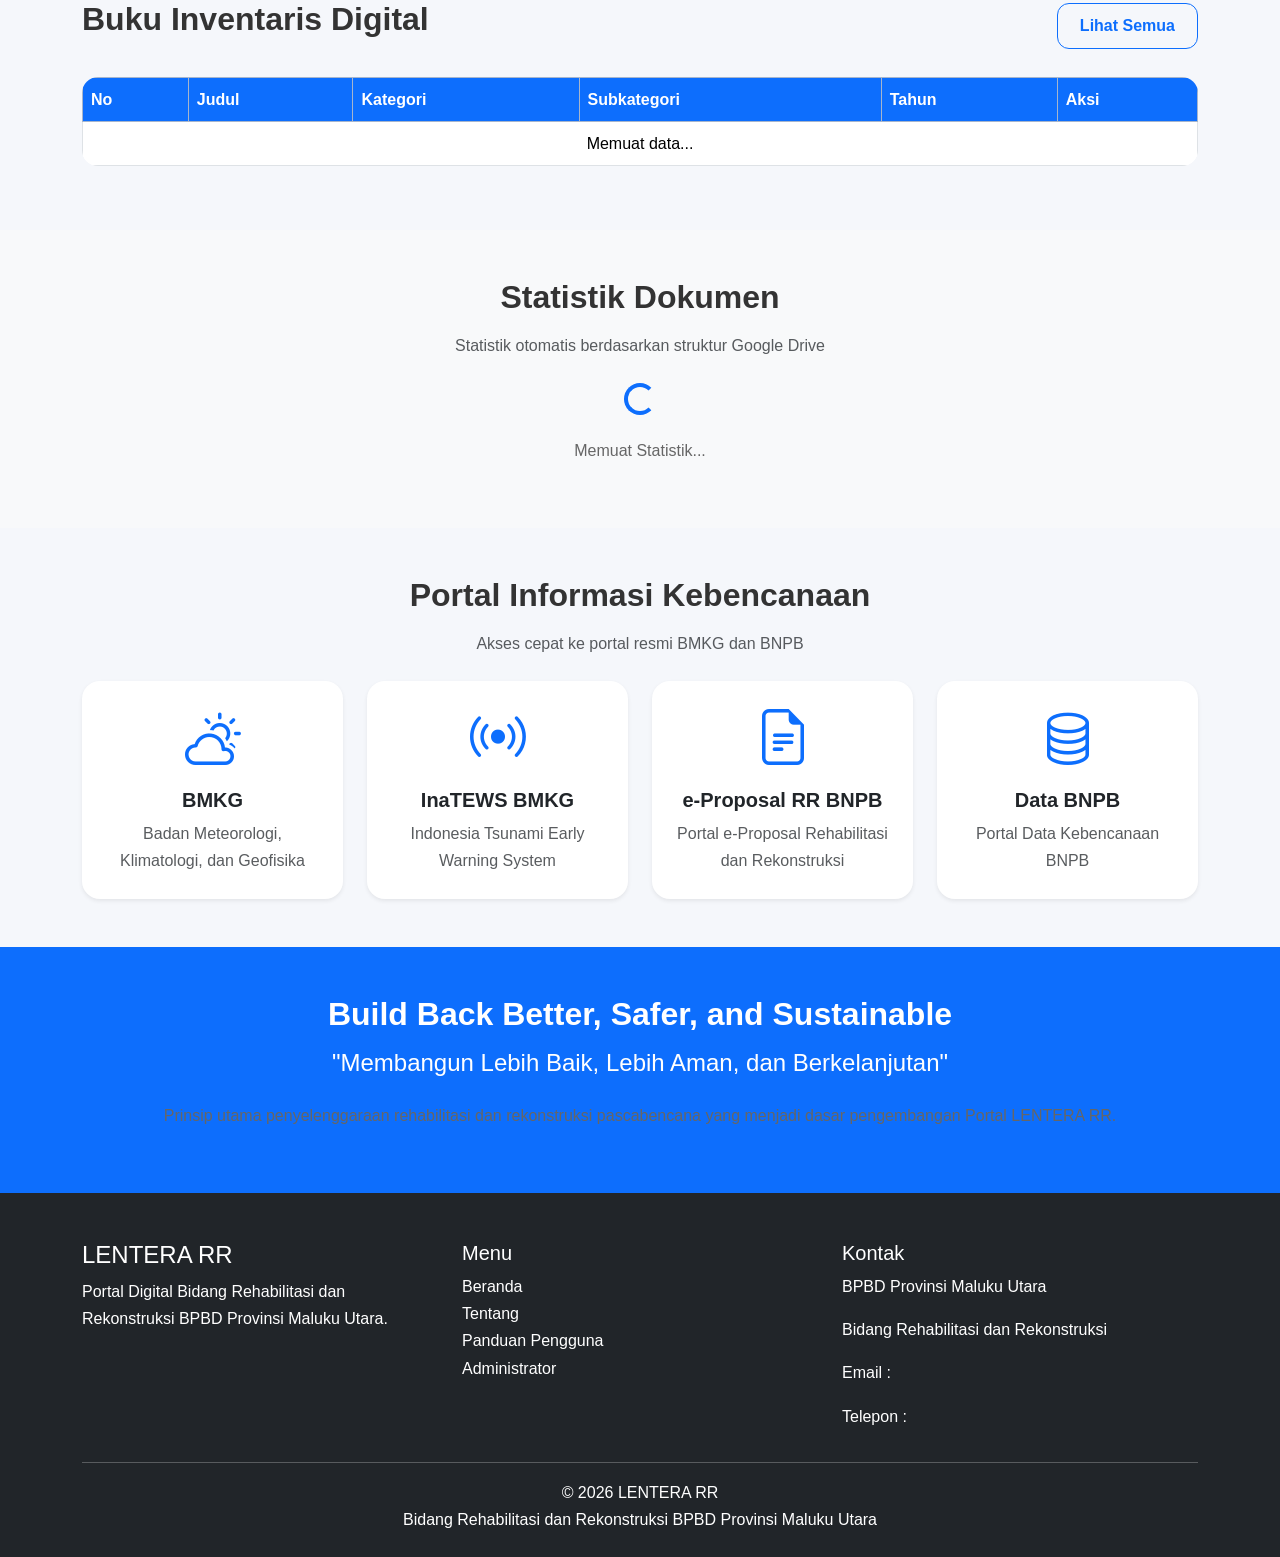
==== commit bffe2499: "Update halaman tentang dan media sosial" ====
--- a/index.html
+++ b/index.html
@@ -1026,42 +1026,170 @@
 </section>
 
 <!-- ======================================================
-TENTANG LENTERA RR
+PORTAL INFORMASI KEBENCANAAN
 ====================================================== -->
 
 <section class="py-5">
 
 <div class="container">
 
-<div class="row align-items-center">
-
-<div class="col-lg-6">
-
-<img
-src="assets/images/lentera.png"
-class="img-fluid rounded shadow">
-
-</div>
-
-<div class="col-lg-6">
-
-<h2>
-
-Mengapa LENTERA RR?
-
-</h2>
-
-<p>
-
-LENTERA RR merupakan Portal Digital Bidang Rehabilitasi dan Rekonstruksi BPBD Provinsi Maluku Utara yang dikembangkan sebagai media integrasi pedoman, regulasi, administrasi, perencanaan, template, dan berbagai dokumen rehabilitasi dan rekonstruksi pascabencana ke dalam satu sistem yang mudah diakses, terdokumentasi, dan terkelola secara digital melalui Google Drive.
-
-</p>
-
-<p>
-
-Portal ini mendukung efektivitas pengelolaan dokumen, mempercepat pencarian informasi, meningkatkan akuntabilitas administrasi, serta mendukung transformasi digital di lingkungan BPBD Provinsi Maluku Utara.
-
-</p>
+<div class="text-center mb-4">
+
+<h2>Portal Informasi Kebencanaan</h2>
+
+<p class="text-muted">
+Akses cepat ke portal resmi BMKG dan BNPB
+</p>
+
+</div>
+
+<div class="row g-4">
+
+<!-- BMKG -->
+
+<div class="col-lg-3 col-md-6">
+
+<a
+href="https://www.bmkg.go.id/"
+target="_blank"
+rel="noopener noreferrer"
+class="text-decoration-none">
+
+<div class="card h-100 shadow-sm border-0">
+
+<div class="card-body text-center p-4">
+
+<div class="mb-3">
+
+<i class="bi bi-cloud-sun display-4 text-primary"></i>
+
+</div>
+
+<h5 class="fw-bold text-dark">
+BMKG
+</h5>
+
+<p class="text-muted mb-0">
+Badan Meteorologi, Klimatologi, dan Geofisika
+</p>
+
+</div>
+
+</div>
+
+</a>
+
+</div>
+
+
+<!-- InaTEWS -->
+
+<div class="col-lg-3 col-md-6">
+
+<a
+href="https://inatews.bmkg.go.id/"
+target="_blank"
+rel="noopener noreferrer"
+class="text-decoration-none">
+
+<div class="card h-100 shadow-sm border-0">
+
+<div class="card-body text-center p-4">
+
+<div class="mb-3">
+
+<i class="bi bi-broadcast display-4 text-primary"></i>
+
+</div>
+
+<h5 class="fw-bold text-dark">
+InaTEWS BMKG
+</h5>
+
+<p class="text-muted mb-0">
+Indonesia Tsunami Early Warning System
+</p>
+
+</div>
+
+</div>
+
+</a>
+
+</div>
+
+
+<!-- e-Proposal RR -->
+
+<div class="col-lg-3 col-md-6">
+
+<a
+href="https://eproposalrr.bnpb.go.id/"
+target="_blank"
+rel="noopener noreferrer"
+class="text-decoration-none">
+
+<div class="card h-100 shadow-sm border-0">
+
+<div class="card-body text-center p-4">
+
+<div class="mb-3">
+
+<i class="bi bi-file-earmark-text display-4 text-primary"></i>
+
+</div>
+
+<h5 class="fw-bold text-dark">
+e-Proposal RR BNPB
+</h5>
+
+<p class="text-muted mb-0">
+Portal e-Proposal Rehabilitasi dan Rekonstruksi
+</p>
+
+</div>
+
+</div>
+
+</a>
+
+</div>
+
+
+<!-- Data BNPB -->
+
+<div class="col-lg-3 col-md-6">
+
+<a
+href="https://data.bnpb.go.id/"
+target="_blank"
+rel="noopener noreferrer"
+
+class="text-decoration-none">
+
+<div class="card h-100 shadow-sm border-0">
+
+<div class="card-body text-center p-4">
+
+<div class="mb-3">
+
+<i class="bi bi-database display-4 text-primary"></i>
+
+</div>
+
+<h5 class="fw-bold text-dark">
+Data BNPB
+</h5>
+
+<p class="text-muted mb-0">
+Portal Data Kebencanaan BNPB
+</p>
+
+</div>
+
+</div>
+
+</a>
 
 </div>
 
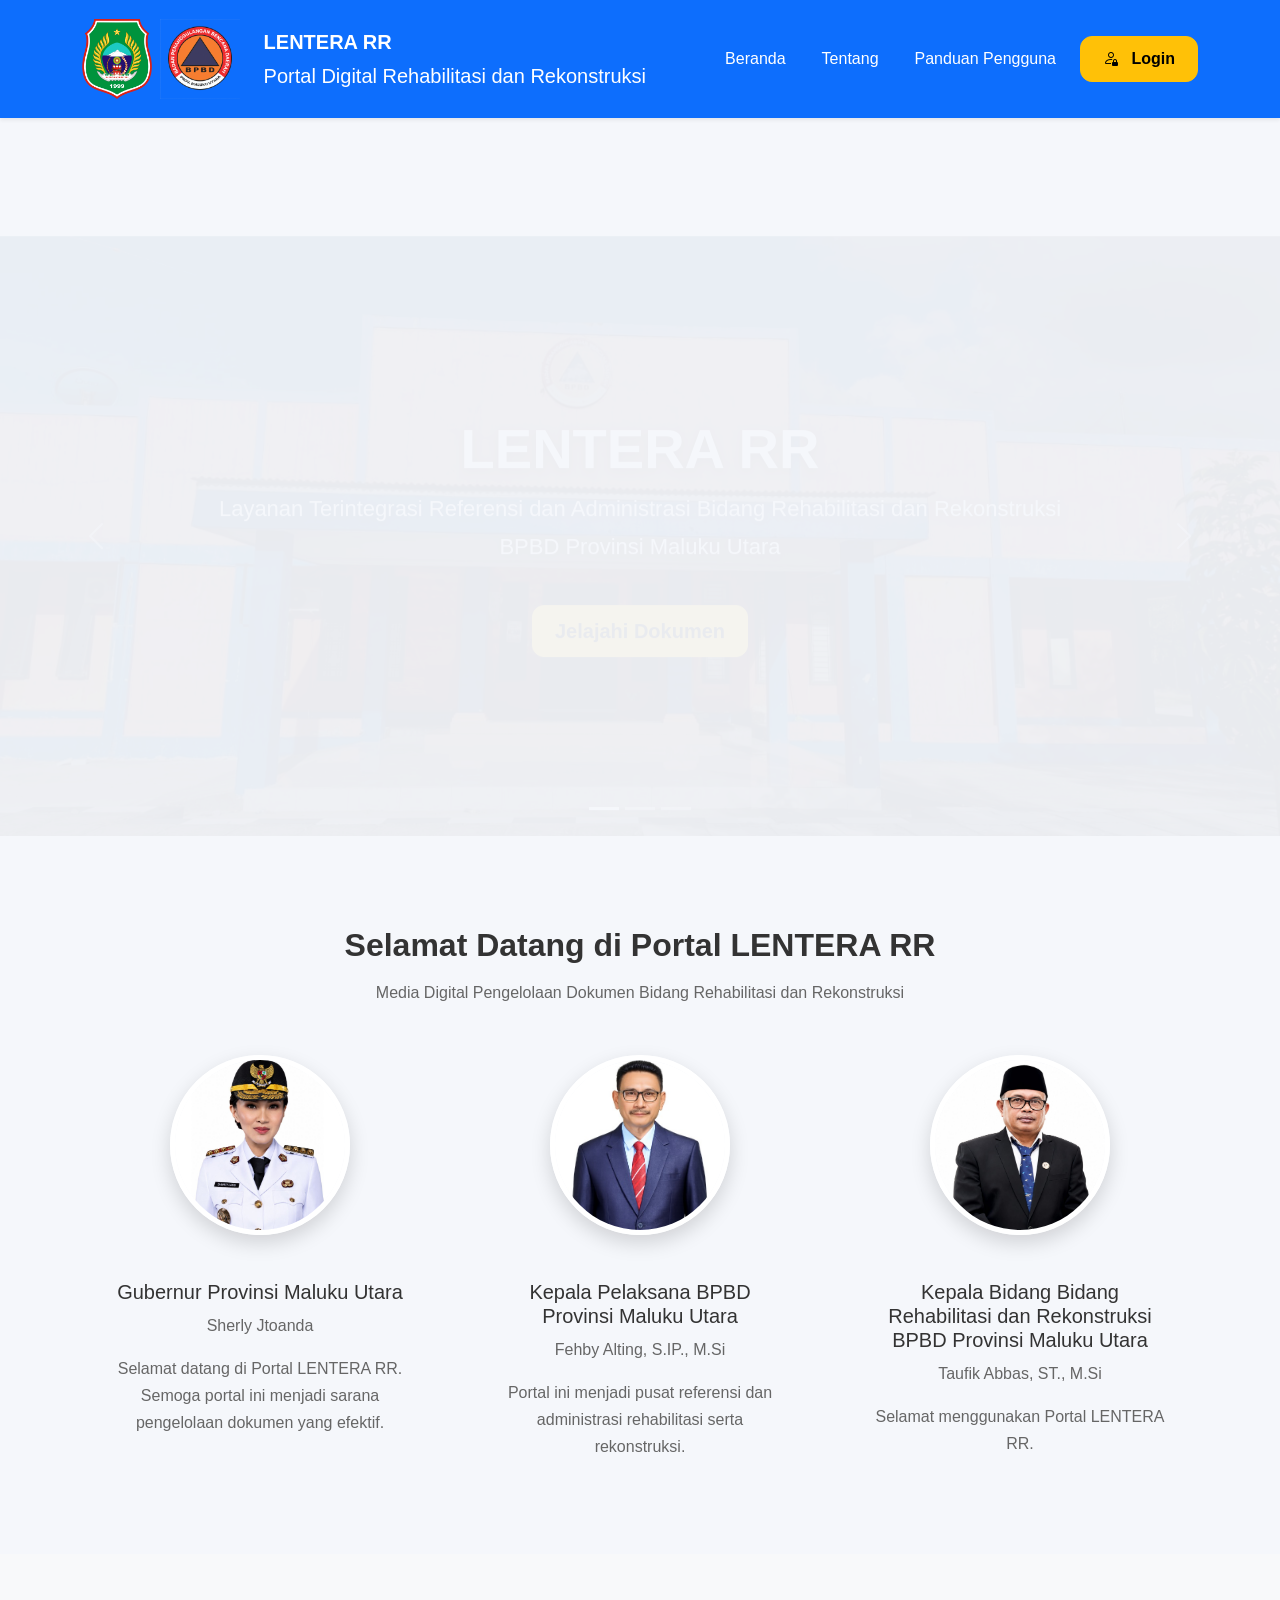
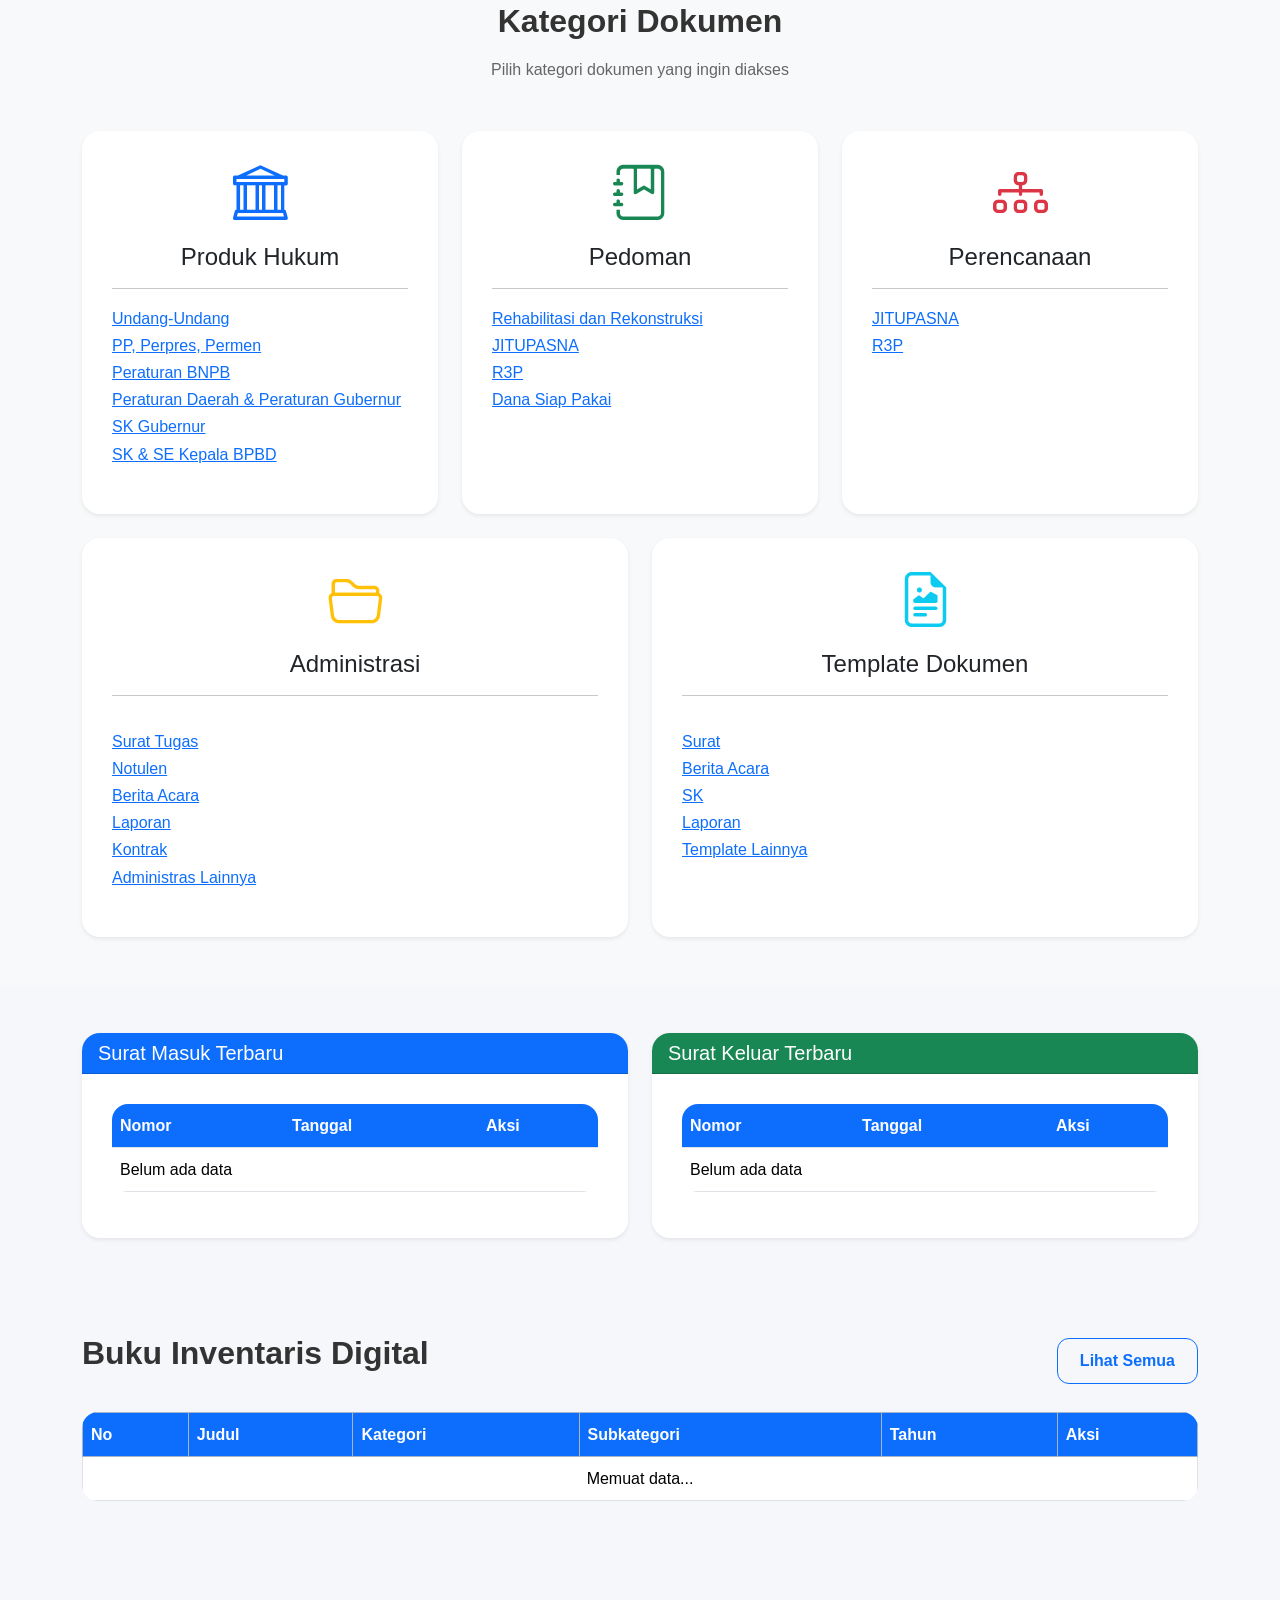
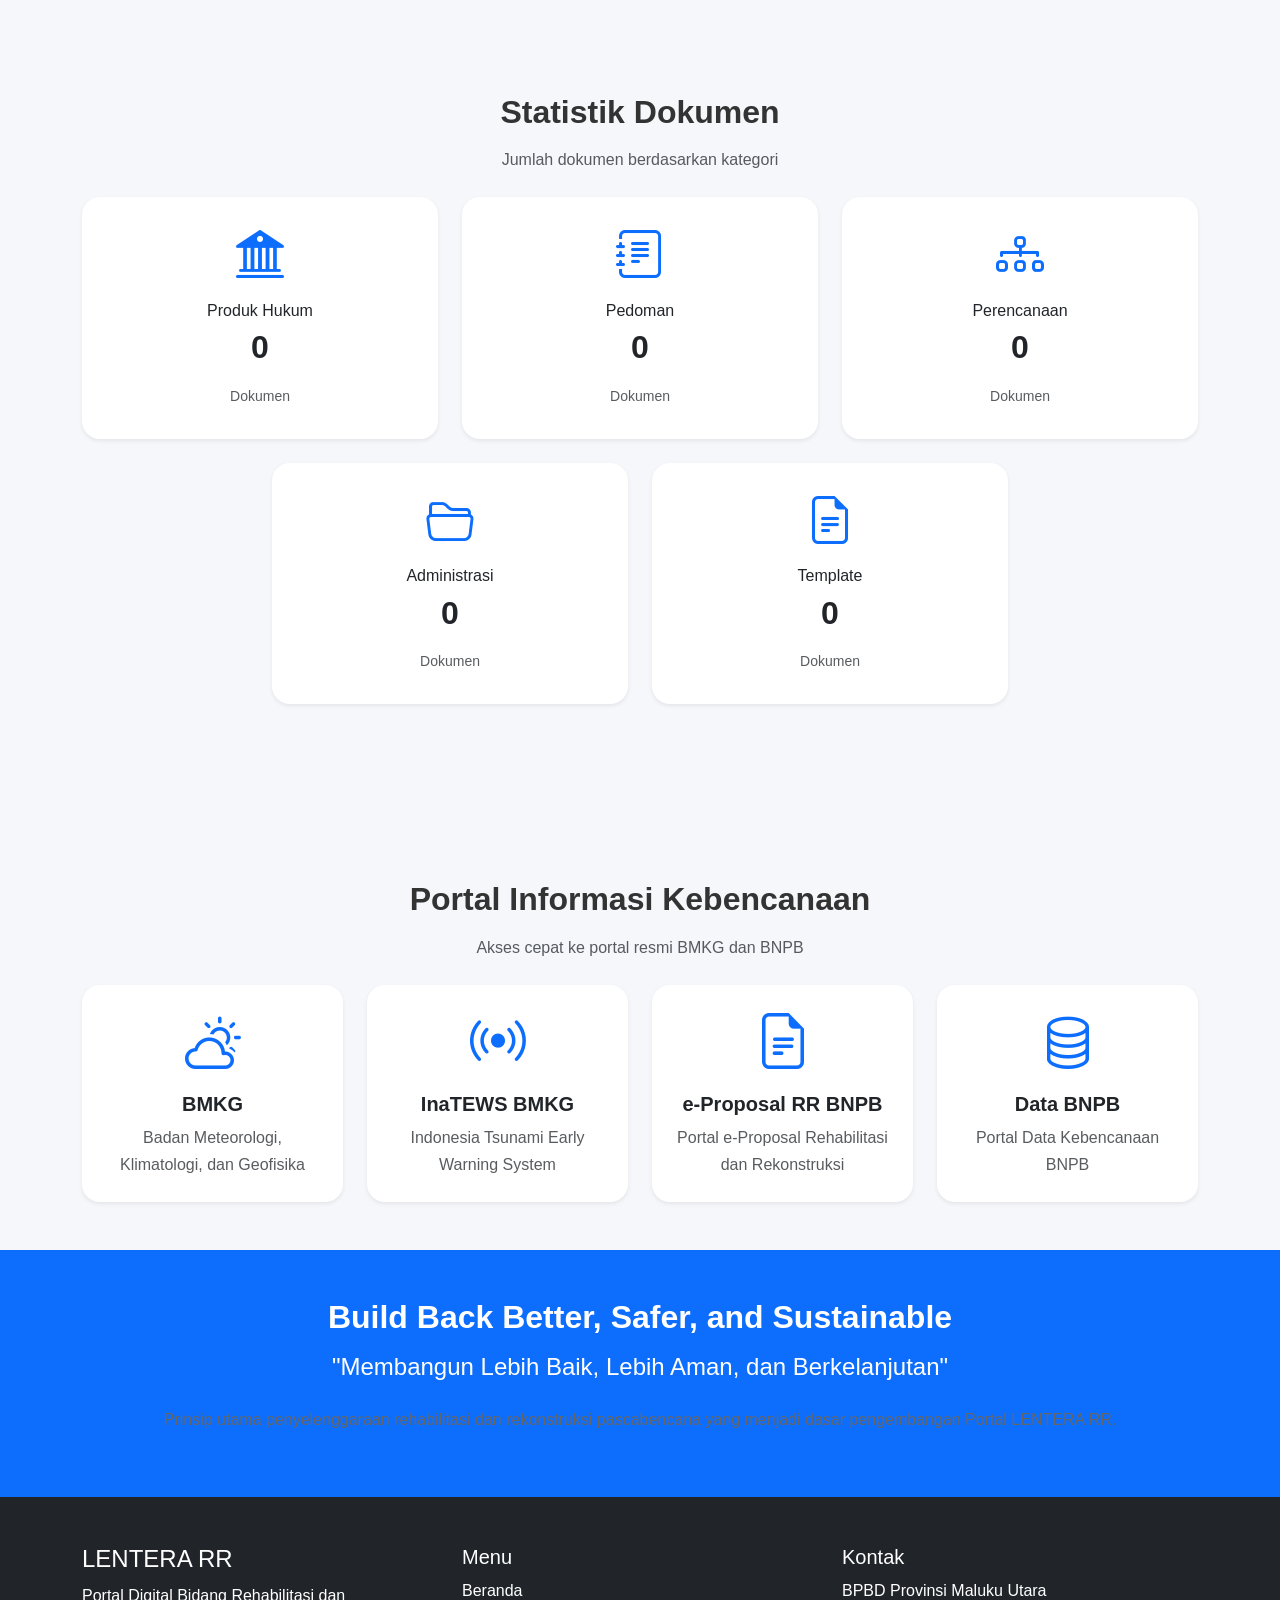
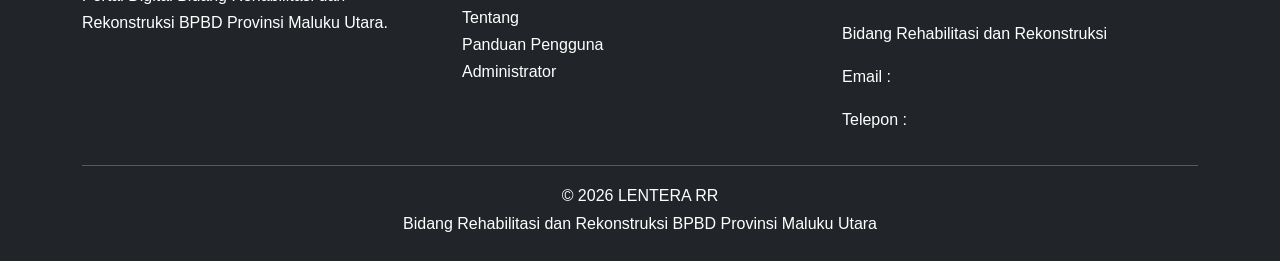
==== commit 7f87252e: "perbaki beberapa bug" ====
--- a/index.html
+++ b/index.html
@@ -745,6 +745,8 @@
 
 <th>Tanggal</th>
 
+<th width="120">Aksi</th>
+
 </tr>
 
 </thead>
@@ -753,7 +755,7 @@
 
 <tr>
 
-<td colspan="2">
+<td colspan="3">
 
 Belum ada data
 
@@ -797,6 +799,8 @@
 
 <th>Tanggal</th>
 
+<th width="120">Aksi</th>
+
 </tr>
 
 </thead>
@@ -805,7 +809,7 @@
 
 <tr>
 
-<td colspan="2">
+<td colspan="3">
 
 Belum ada data
 
@@ -816,88 +820,6 @@
 </tbody>
 
 </table>
-
-</div>
-
-</div>
-
-</div>
-
-</div>
-
-</div>
-
-</section>
-
-<!-- ======================================================
-PENCARIAN CEPAT
-====================================================== -->
-
-<section class="py-5 bg-light">
-
-<div class="container">
-
-<div class="card shadow">
-
-<div class="card-body">
-
-<h3 class="mb-4">
-
-Pencarian Cepat Dokumen
-
-</h3>
-
-<div class="row g-3">
-
-<div class="col-lg-4">
-
-<input
-type="text"
-id="quickKeyword"
-class="form-control"
-placeholder="Judul Dokumen">
-
-</div>
-
-<div class="col-lg-3">
-
-<select
-id="quickKategori"
-class="form-select">
-
-<option value="">
-Semua Kategori
-</option>
-
-</select>
-
-</div>
-
-<div class="col-lg-3">
-
-<select
-id="quickTahun"
-class="form-select">
-
-<option value="">
-
-Semua Tahun
-
-</option>
-
-</select>
-
-</div>
-
-<div class="col-lg-2 d-grid">
-
-<button
-class="btn btn-primary"
-onclick="quickSearch()">
-
-Cari
-
-</button>
 
 </div>
 
@@ -985,43 +907,197 @@
 
 </section>
 
-<!-- STATISTIK DOKUMEN -->
-
-<section class="py-5 bg-light">
-
-<div class="container">
-
-<div class="text-center mb-4">
-
-<h2>Statistik Dokumen</h2>
-
-<p class="text-muted">
-
-Statistik otomatis berdasarkan struktur Google Drive
-
-</p>
-
-</div>
-
-<div
-class="row g-4"
-id="statistikContainer">
-
-<div class="col-12 text-center">
-
-<div class="spinner-border text-primary"></div>
-
-<p class="mt-3">
-
-Memuat Statistik...
-
-</p>
-
-</div>
-
-</div>
-
-</div>
+<!--==================================================
+STATISTIK DOKUMEN
+==================================================-->
+
+<section class="container my-5">
+
+    <div class="text-center mb-4">
+
+        <h2 class="fw-bold">
+            Statistik Dokumen
+        </h2>
+
+        <p class="text-muted mb-0">
+            Jumlah dokumen berdasarkan kategori
+        </p>
+
+    </div>
+
+
+    <div class="row g-4 justify-content-center">
+
+        <!-- PRODUK HUKUM -->
+
+        <div class="col-xl-4 col-lg-4 col-md-6 col-sm-6">
+
+            <div class="card border-0 shadow-sm h-100">
+
+                <div class="card-body text-center">
+
+                    <i class="bi bi-bank2
+                              text-primary
+                              display-5">
+                    </i>
+
+                    <h6 class="mt-3">
+                        Produk Hukum
+                    </h6>
+
+                    <h2
+                        id="statProdukHukum"
+                        class="fw-bold">
+                        0
+                    </h2>
+
+                    <small class="text-muted">
+                        Dokumen
+                    </small>
+
+                </div>
+
+            </div>
+
+        </div>
+
+
+        <!-- PEDOMAN -->
+
+        <div class="col-xl-4 col-lg-4 col-md-6 col-sm-6">
+
+            <div class="card border-0 shadow-sm h-100">
+
+                <div class="card-body text-center">
+
+                    <i class="bi bi-journal-text
+                              text-primary
+                              display-5">
+                    </i>
+
+                    <h6 class="mt-3">
+                        Pedoman
+                    </h6>
+
+                    <h2
+                        id="statPedoman"
+                        class="fw-bold">
+                        0
+                    </h2>
+
+                    <small class="text-muted">
+                        Dokumen
+                    </small>
+
+                </div>
+
+            </div>
+
+        </div>
+
+
+        <!-- PERENCANAAN -->
+
+        <div class="col-xl-4 col-lg-4 col-md-6 col-sm-6">
+
+            <div class="card border-0 shadow-sm h-100">
+
+                <div class="card-body text-center">
+
+                    <i class="bi bi-diagram-3
+                            text-primary
+                            display-5">
+                    </i>
+
+                    <h6 class="mt-3">
+                        Perencanaan
+                    </h6>
+
+                    <h2
+                        id="statPerencanaan"
+                        class="fw-bold">
+                        0
+                    </h2>
+
+                    <small class="text-muted">
+                        Dokumen
+                    </small>
+
+                </div>
+
+            </div>
+
+        </div>
+
+
+        <!-- ADMINISTRASI -->
+
+        <div class="col-xl-4 col-lg-4 col-md-6 col-sm-6">
+
+            <div class="card border-0 shadow-sm h-100">
+
+                <div class="card-body text-center">
+
+                    <i class="bi bi-folder2-open
+                              text-primary
+                              display-5">
+                    </i>
+
+                    <h6 class="mt-3">
+                        Administrasi
+                    </h6>
+
+                    <h2
+                        id="statAdministrasi"
+                        class="fw-bold">
+                        0
+                    </h2>
+
+                    <small class="text-muted">
+                        Dokumen
+                    </small>
+
+                </div>
+
+            </div>
+
+        </div>
+
+
+        <!-- TEMPLATE -->
+
+        <div class="col-xl-4 col-lg-4 col-md-6 col-sm-6">
+
+            <div class="card border-0 shadow-sm h-100">
+
+                <div class="card-body text-center">
+
+                    <i class="bi bi-file-earmark-text
+                              text-primary
+                              display-5">
+                    </i>
+
+                    <h6 class="mt-3">
+                        Template
+                    </h6>
+
+                    <h2
+                        id="statTemplate"
+                        class="fw-bold">
+                        0
+                    </h2>
+
+                    <small class="text-muted">
+                        Dokumen
+                    </small>
+
+                </div>
+
+            </div>
+
+        </div>
+
+    </div>
 
 </section>
 
@@ -1281,39 +1357,112 @@
 ====================================================== -->
 
 <div
-class="modal fade"
-id="detailModal"
-tabindex="-1">
-
-<div class="modal-dialog modal-lg">
-
-<div class="modal-content">
-
-<div class="modal-header">
-
-<h5>
-
-Detail Dokumen
-
-</h5>
-
-<button
-class="btn-close"
-data-bs-dismiss="modal">
-
-</button>
-
-</div>
+    class="modal fade"
+    id="detailModal"
+    tabindex="-1"
+    aria-hidden="true">
+
+    <div class="modal-dialog modal-lg modal-dialog-centered">
+
+        <div class="modal-content">
+
+            <div class="modal-header">
+
+                <h5 class="modal-title">
+                    Detail Dokumen
+                </h5>
+
+                <button
+                    type="button"
+                    class="btn-close"
+                    data-bs-dismiss="modal"
+                    aria-label="Tutup">
+                </button>
+
+            </div>
+
+
+            <div
+                class="modal-body"
+                id="detailDokumenBody">
+
+            </div>
+
+
+            <div class="modal-footer">
+
+                <button
+                    type="button"
+                    class="btn btn-secondary"
+                    data-bs-dismiss="modal">
+
+                    Tutup
+
+                </button>
+
+            </div>
+
+        </div>
+
+    </div>
+
+</div>
+
+<!-- ======================================================
+MODAL DETAIL DOKUMEN
+====================================================== -->
 
 <div
-class="modal-body"
-id="detailDokumenBody">
-
-</div>
-
-</div>
-
-</div>
+    class="modal fade"
+    id="detailModal"
+    tabindex="-1"
+    aria-hidden="true">
+
+    <div class="modal-dialog modal-lg modal-dialog-centered">
+
+        <div class="modal-content">
+
+            <div class="modal-header">
+
+                <h5 class="modal-title">
+                    Detail Dokumen
+                </h5>
+
+                <button
+                    type="button"
+                    class="btn-close"
+                    data-bs-dismiss="modal"
+                    aria-label="Tutup">
+                </button>
+
+            </div>
+
+
+            <div
+                class="modal-body"
+                id="detailDokumenBody">
+
+            </div>
+
+
+            <div class="modal-footer">
+
+                <button
+                    type="button"
+                    class="btn btn-secondary"
+                    data-bs-dismiss="modal">
+
+                    <i class="bi bi-x-circle me-1"></i>
+
+                    Tutup
+
+                </button>
+
+            </div>
+
+        </div>
+
+    </div>
 
 </div>
 
@@ -1321,114 +1470,17 @@
 
 <script src="assets/js/api.js"></script>
 
+<script src="assets/js/masterData.js"></script>
+
+<script src="assets/js/dashboard.js"></script>
+
 <script src="assets/js/main.js"></script>
 
-<script src="assets/js/dashboard.js"></script>
-
 <script src="assets/js/search.js"></script>
 
 <script src="assets/js/inventaris.js"></script>
 
-<script>
-
-document.addEventListener("DOMContentLoaded", async ()=>{
-
-try{
-
-const inventaris = await getInventaris();
-
-const container =
-document.getElementById("statistikContainer");
-
-if(!container) return;
-
-container.innerHTML="";
-
-const statistik={};
-
-inventaris.forEach(item=>{
-
-const kategori =
-String(item.kategori || "Lainnya").trim();
-
-statistik[kategori] =
-(statistik[kategori] || 0) + 1;
-
-});
-
-const ikon={
-
-"Produk Hukum":"bi-bank2",
-
-"Pedoman":"bi-journal-text",
-
-"Perencanaan":"bi-diagram-3",
-
-"Administrasi":"bi-folder2-open",
-
-"Template":"bi-file-earmark-text",
-
-"Media":"bi-images",
-
-"Referensi Atau Bahan Bacaan":"bi-book"
-
-};
-
-Object.keys(statistik)
-.sort()
-.forEach(kategori=>{
-
-const icon =
-ikon[kategori] ||
-"bi-folder-fill";
-
-container.innerHTML+=`
-
-<div class="col-lg-3 col-md-4 col-sm-6">
-
-<div class="card shadow-sm border-0 h-100">
-
-<div class="card-body text-center">
-
-<i class="bi ${icon} text-primary fs-1"></i>
-
-<h5 class="mt-3">
-
-${kategori}
-
-</h5>
-
-<h2 class="fw-bold text-primary">
-
-${statistik[kategori]}
-
-</h2>
-
-<small class="text-muted">
-
-Dokumen
-
-</small>
-
-</div>
-
-</div>
-
-</div>
-
-`;
-
-});
-
-}catch(err){
-
-console.error(err);
-
-}
-
-});
-
-</script>
+<script src="assets/js/statistik.js"></script>
 
 <!-- ======================================================
 FOOTER
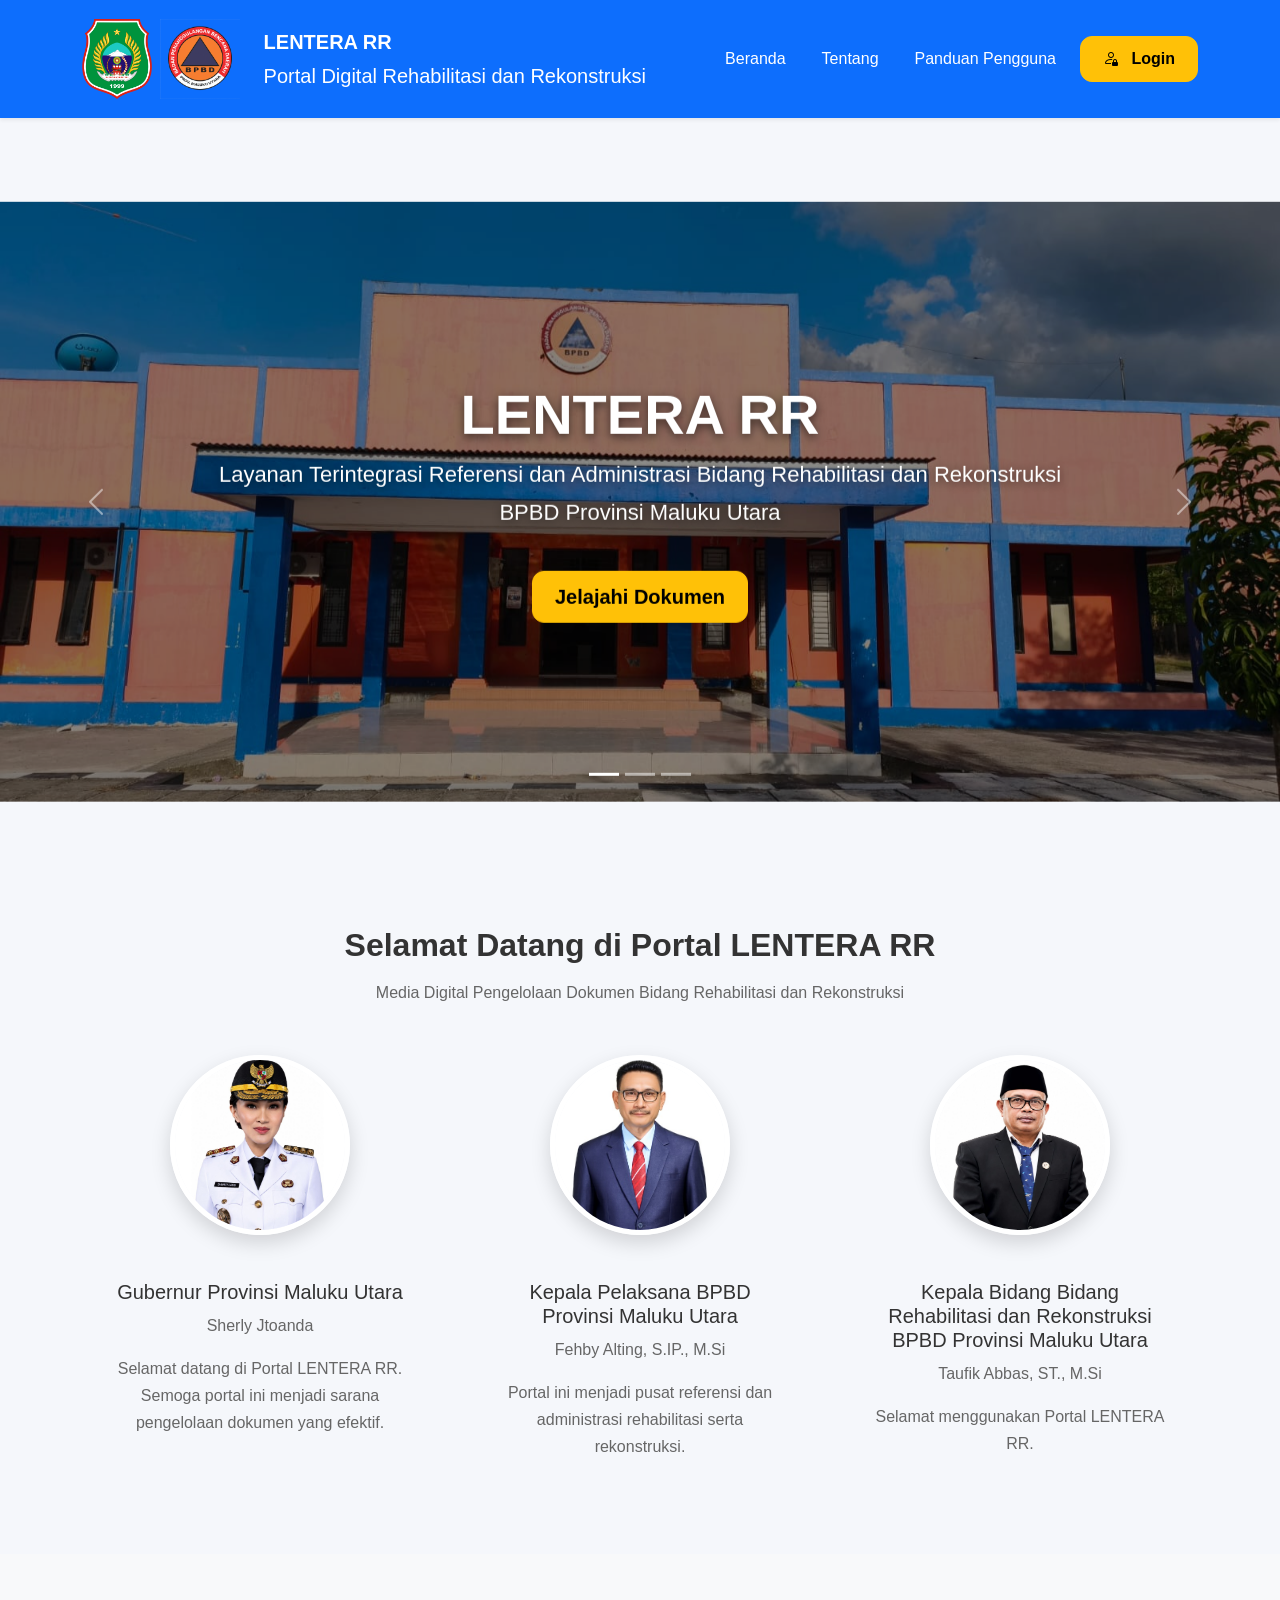
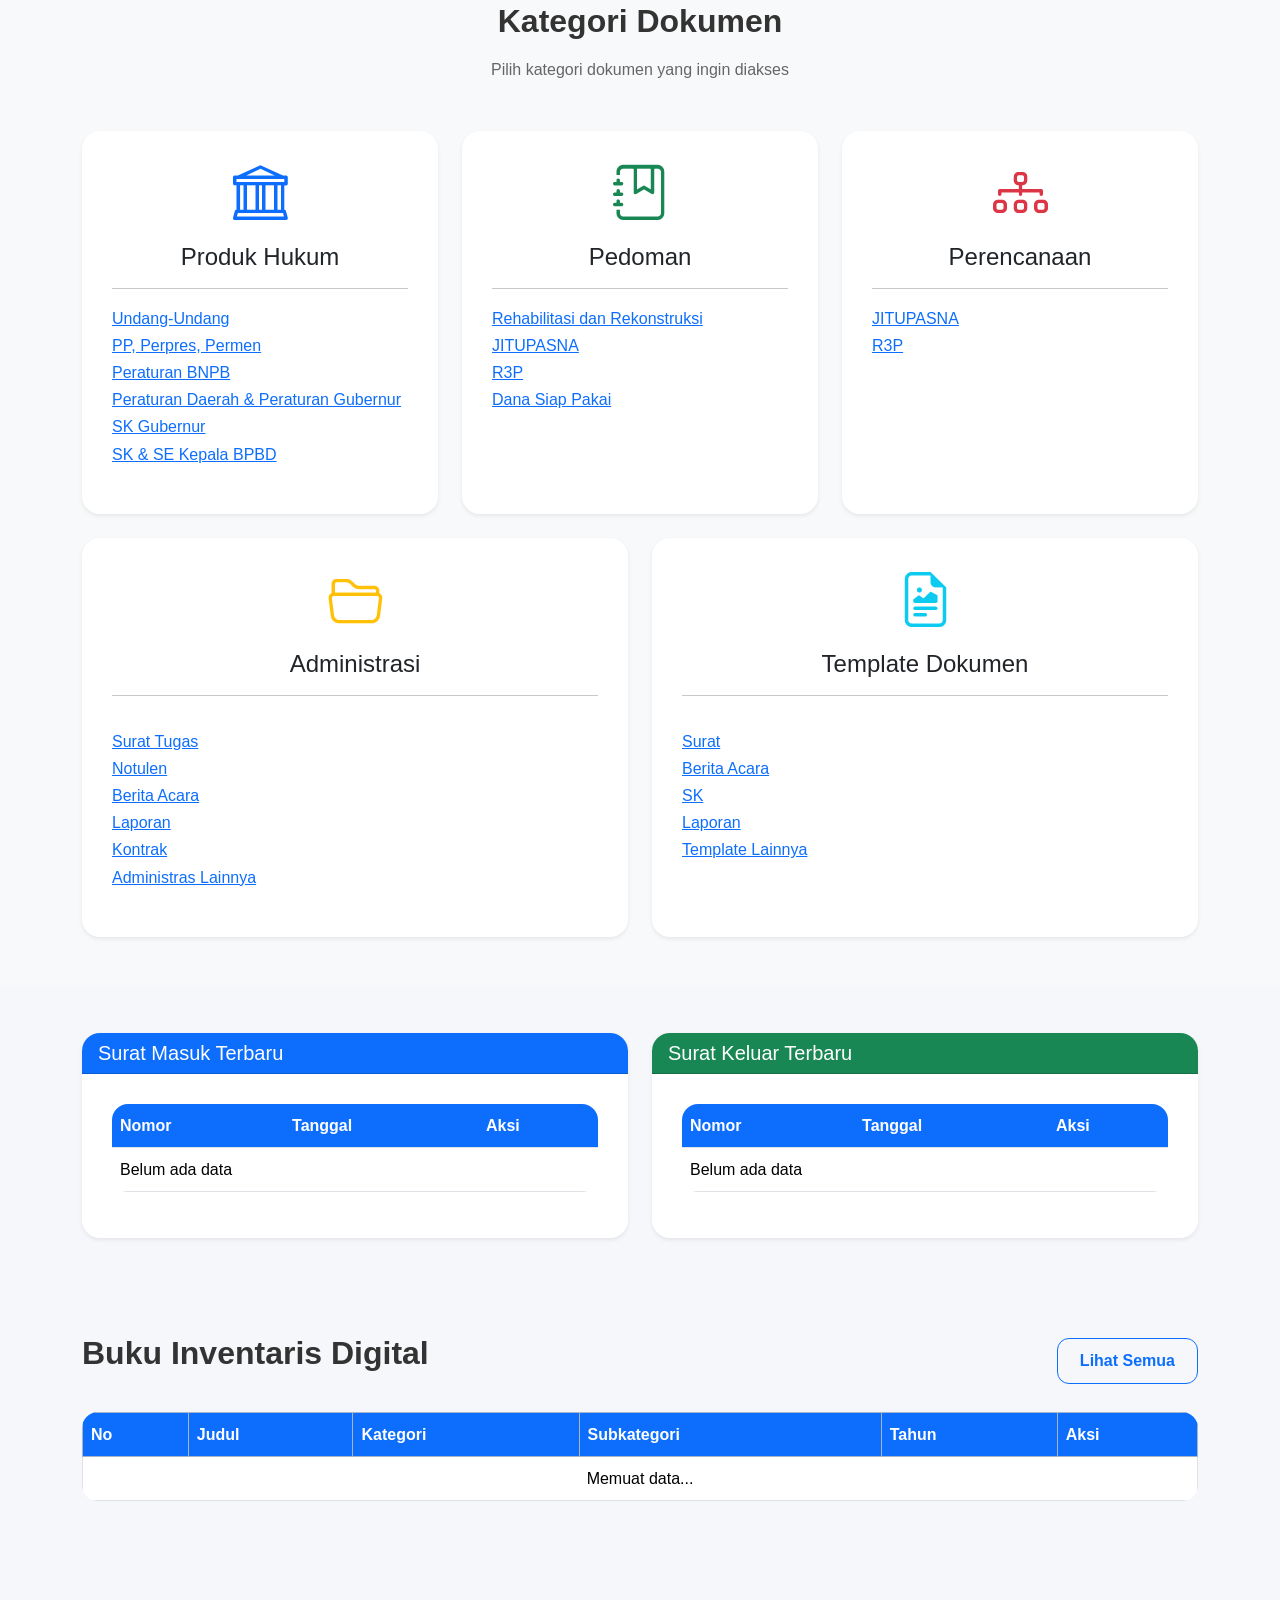
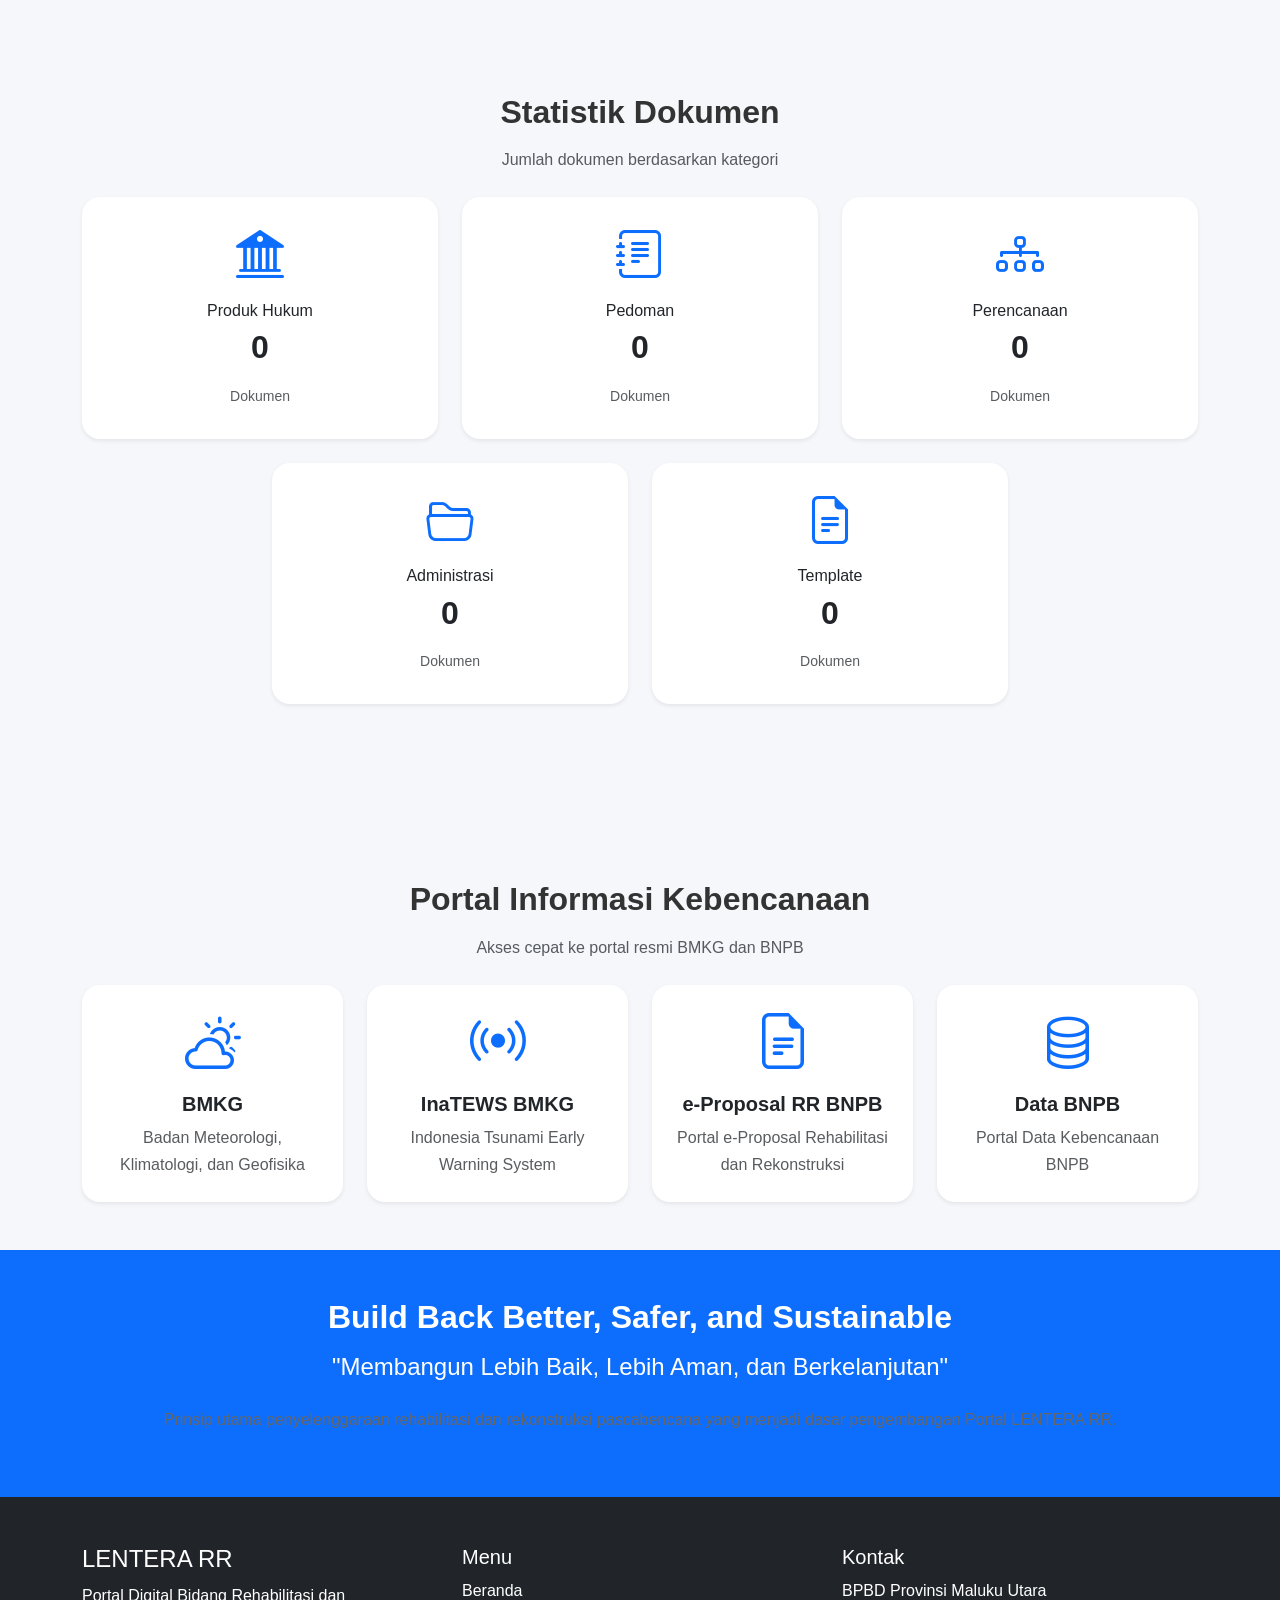
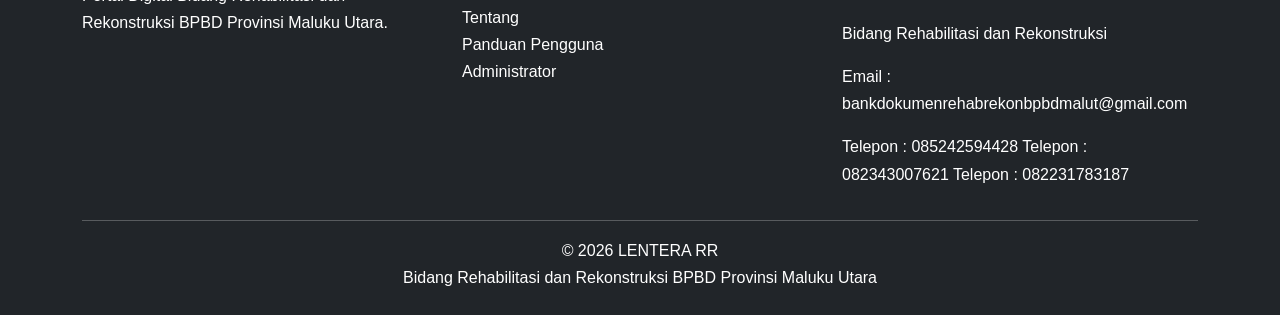
==== commit 09c2ccfc: "Perbaiki tambahan info telpon dan tombol sinkrinisai" ====
--- a/index.html
+++ b/index.html
@@ -1586,13 +1586,15 @@
 
 <p>
 
-Email :
+Email : bankdokumenrehabrekonbpbdmalut@gmail.com
 
 </p>
 
 <p>
 
-Telepon :
+Telepon : 085242594428
+Telepon : 082343007621
+Telepon : 082231783187
 
 </p>
 
